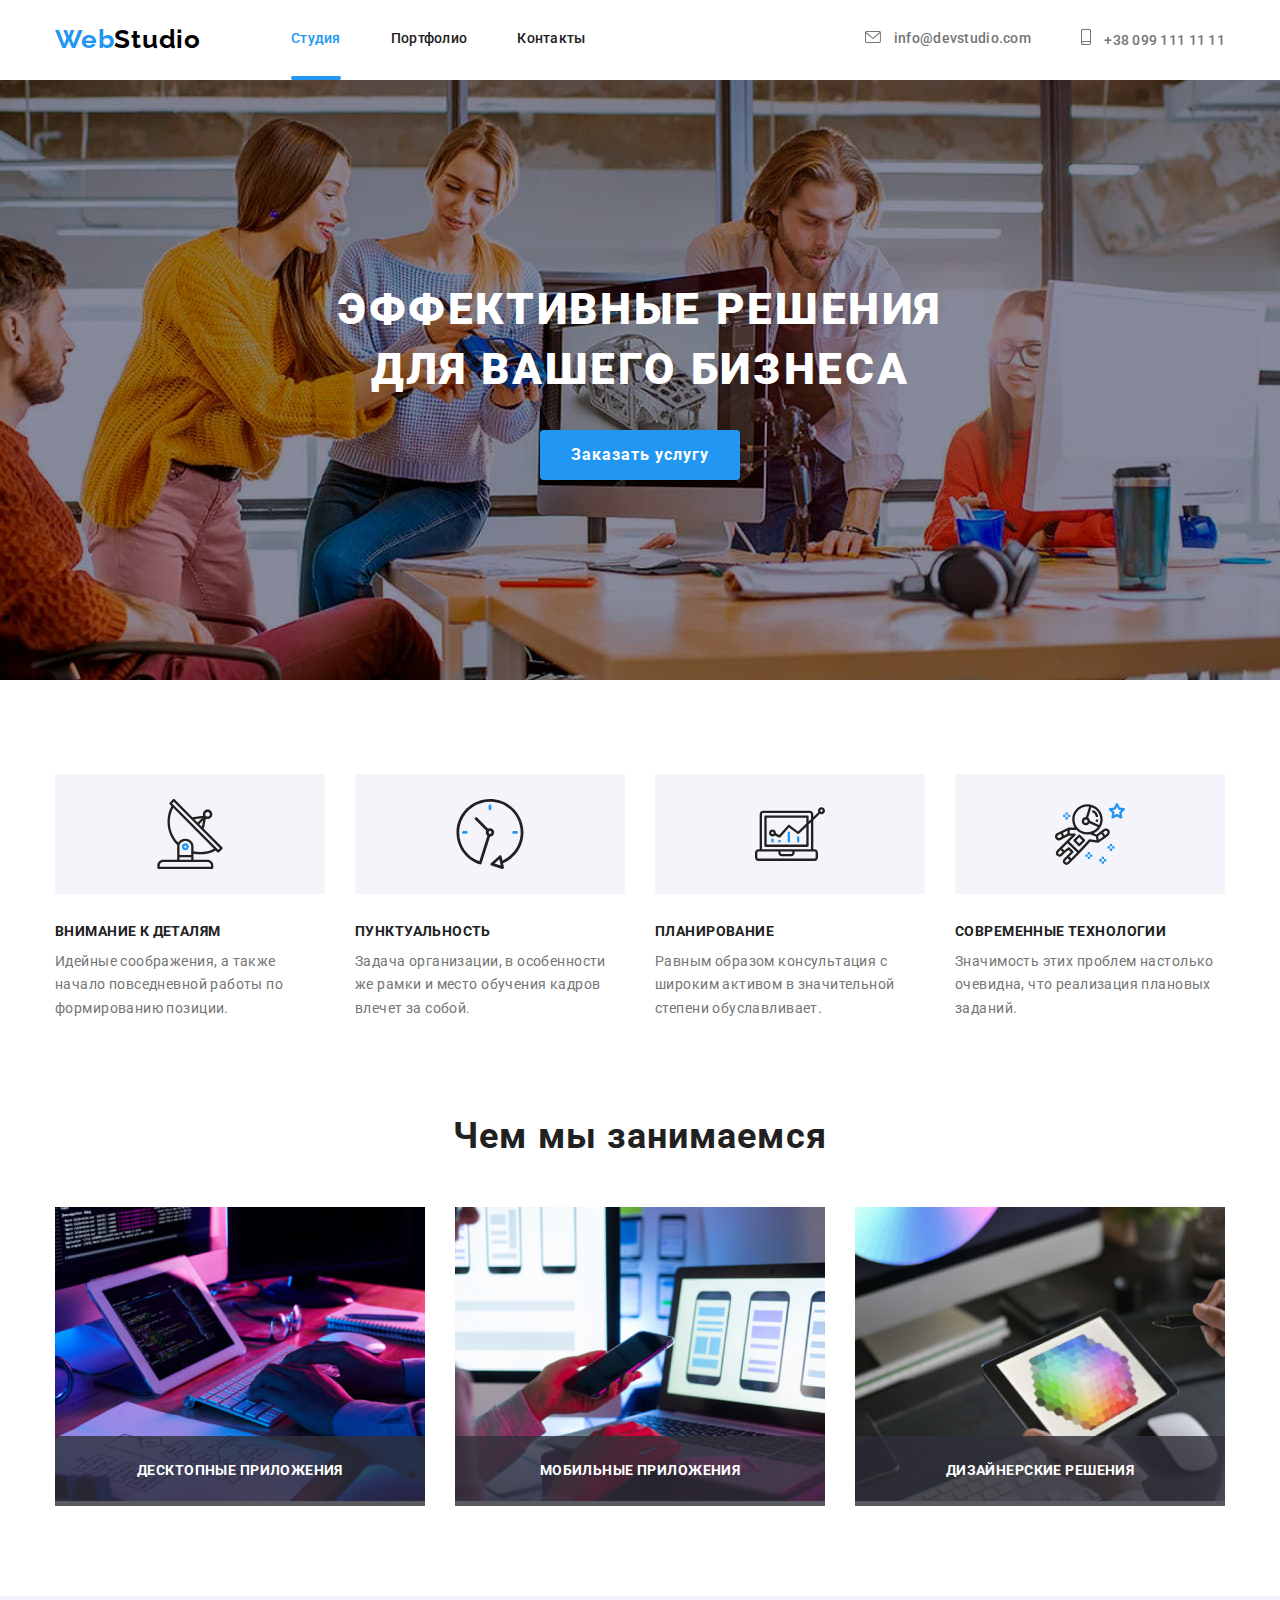
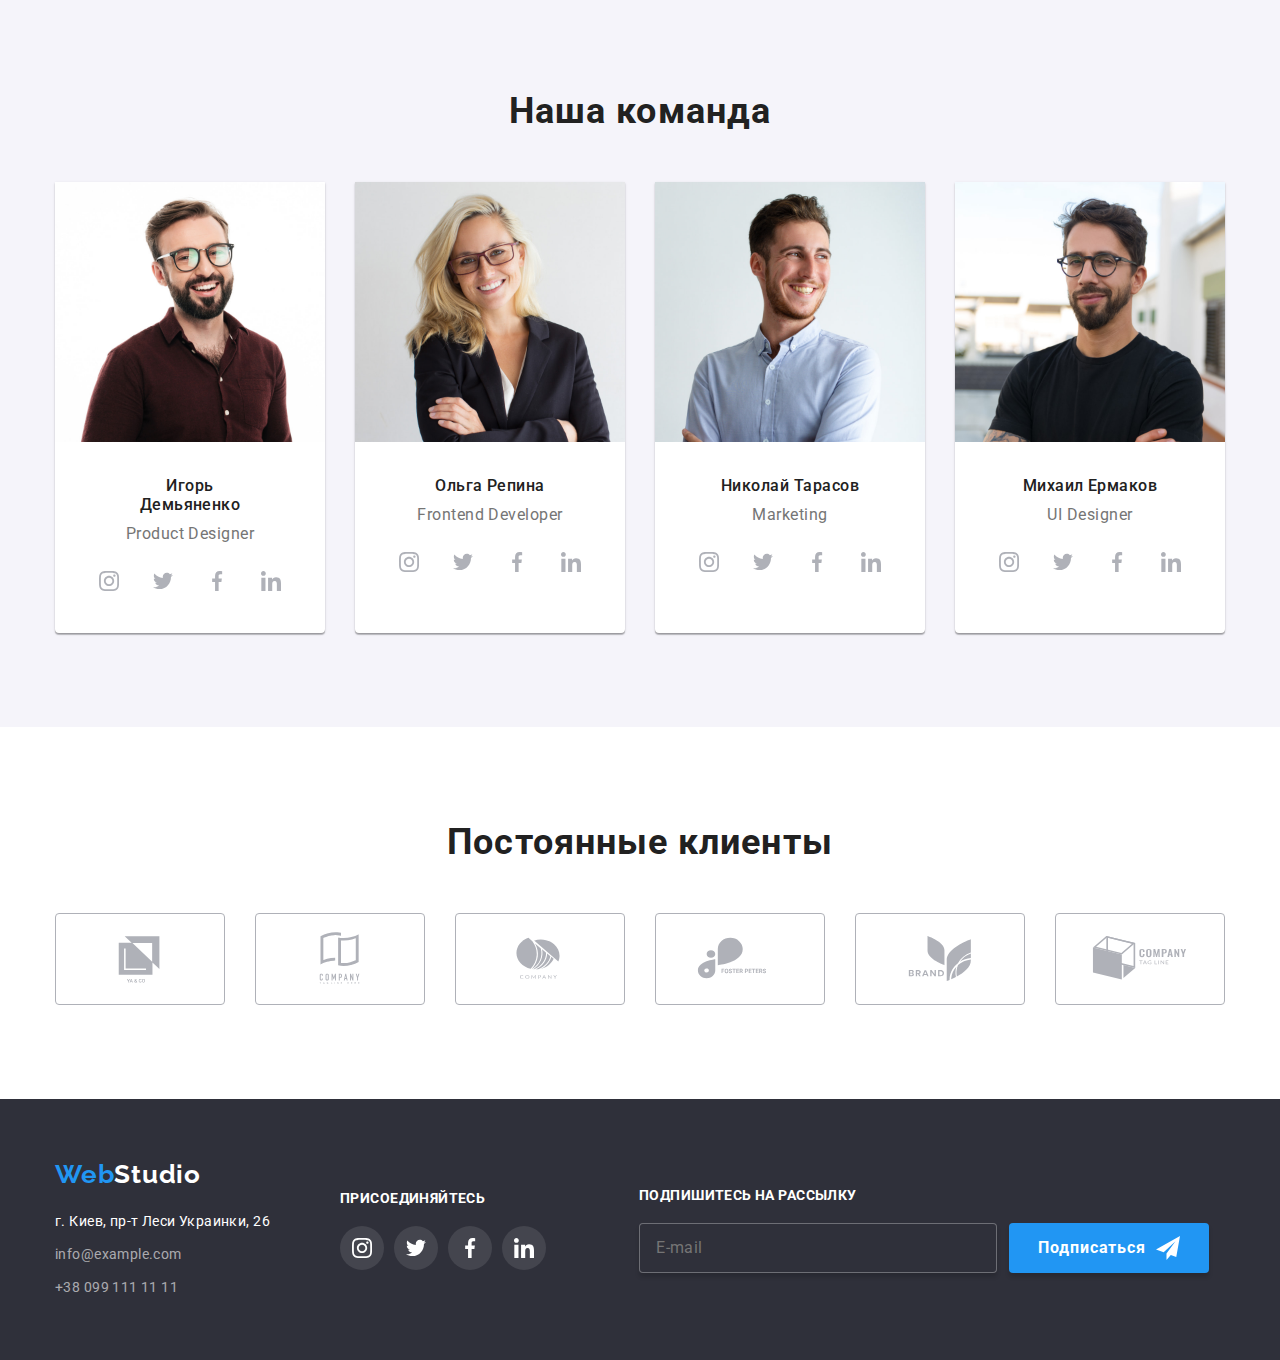
==== index.html @ 1278f0aa "." ====
<!DOCTYPE html>
<html lang="ru">
  <head>
    <meta charset="UTF-8" />
    <meta http-equiv="X-UA-Compatible" content="IE=edge" />
    <meta name="viewport" content="width=device-width, initial-scale=1.0" />
    <title>Document</title>
    <link
      href="https://fonts.googleapis.com/css2?family=Raleway:wght@700&family=Roboto:wght@400;500;700;900&display=swap"
      rel="stylesheet"
    />
    <link
      rel="stylesheet"
      href="https://cdnjs.cloudflare.com/ajax/libs/modern-normalize/1.1.0/modern-normalize.min.css"
    />
    <link rel="stylesheet" href="./css/styles.css" />
  </head>

  <body>
    <header class="header container">
      <a class="link logo" href=""><span class="logo-blue">Web</span>Studio</a>
      <nav class="nav">
        <ul class="list-nav">
          <li class="item">
            <a class="link current" href="./index.html">Студия</a>
          </li>
          <li class="item">
            <a class="link" href="./portfolio.html">Портфолио</a>
          </li>
          <li class="item"><a class="link" href="">Контакты</a></li>
        </ul>
      </nav>
      <ul class="list-info">
        <li class="item">
          <a class="link contact" href="">
            <svg class="icon-contact envelope">
              <use href="./imeges/icon/icon.svg#icon-envelope"></use>
            </svg>
            info@devstudio.com</a
          >
        </li>
        <li class="item">
          <a class="link contact" href="">
            <svg class="icon-contact smartphone">
              <use href="./imeges/icon/icon.svg#icon-smartphone"></use>
            </svg>
            +38 099 111 11 11</a
          >
        </li>
      </ul>
    </header>
    <main>
      <section class="section-hero">
        <div class="container">
          <h1 class="title-hero">Эффективные решения для вашего бизнеса</h1>
          <button class="btn-hero" type="button" data-modal-open>
            Заказать услугу
          </button>
        </div>
      </section>
      <section class="section-preference">
        <div class="container preference">
          <h2 hidden>Наши преимущества</h2>
          <ul class="list">
            <li class="item-preference">
              <div class="icon-background-preference">
                <svg class="icon-antenna">
                  <use href="./imeges/icon/icon.svg#icon-antenna"></use>
                </svg>
              </div>
              <h3 class="title-preference">Внимание к деталям</h3>
              <p class="txt">
                Идейные соображения, а также начало повседневной работы по
                формированию позиции.
              </p>
            </li>
            <li class="item-preference">
              <div class="icon-background-preference">
                <svg class="icon-clock">
                  <use href="./imeges/icon/icon.svg#icon-clock"></use>
                </svg>
              </div>
              <h3 class="title-preference">Пунктуальность</h3>
              <p class="txt">
                Задача организации, в особенности же рамки и место обучения
                кадров влечет за собой.
              </p>
            </li>
            <li class="item-preference">
              <div class="icon-background-preference">
                <svg class="icon-diagram">
                  <use href="./imeges/icon/icon.svg#icon-diagram"></use>
                </svg>
              </div>
              <h3 class="title-preference">Планирование</h3>
              <p class="txt">
                Равным образом консультация с широким активом в значительной
                степени обуславливает.
              </p>
            </li>
            <li class="item-preference">
              <div class="icon-background-preference">
                <svg class="icon-astronaut">
                  <use href="./imeges/icon/icon.svg#icon-astronaut"></use>
                </svg>
              </div>
              <h3 class="title-preference">Современные технологии</h3>
              <p class="txt">
                Значимость этих проблем настолько очевидна, что реализация
                плановых заданий.
              </p>
            </li>
          </ul>
        </div>
      </section>
      <section class="section-what-we-do">
        <div class="container what-we-do">
          <h2 class="title-what-we-do">Чем мы занимаемся</h2>
          <ul class="list">
            <li class="item">
              <div class="img-what-we-do">
                <img
                  src="./imeges/img.jpg"
                  alt="работа с компьютером"
                  width="370"
                  height="294"
                />

                <p class="txt-what-we-do">Десктопные приложения</p>
              </div>
            </li>
            <li class="item">
              <div class="img-what-we-do">
                <img
                  src="./imeges/img1.jpg"
                  alt="работа с мобильним телефоном"
                  width="370"
                  height="294"
                />
                <p class="txt-what-we-do">Мобильные приложения</p>
              </div>
            </li>

            <li class="item">
              <div class="img-what-we-do">
                <img
                  src="./imeges/img2.jpg"
                  alt="работа с планшетом"
                  width="370"
                  height="294"
                />
                <p class="txt-what-we-do">Дизайнерские решения</p>
              </div>
            </li>
          </ul>
        </div>
      </section>
      <section class="section-our-team">
        <div class="container">
          <h2 class="title-our-team">Наша команда</h2>
          <ul class="list">
            <li class="item">
              <img
                src="./imeges/img3.jpg"
                alt="Фото Игоря Демьяненка"
                width="270"
                height="260"
              />
              <div class="txt-our-team">
                <h3 class="title-name">Игорь Демьяненко</h3>
                <p class="txt-post" lang="en">Product Designer</p>
              </div>
              <ul class="list what-we-do">
                <li class="item-icon-what-we-do">
                  <a href="" class="link-icon-what-we-do">
                    <svg class="icon-what-we-do">
                      <use href="./imeges/icon/icon.svg#icon-instagram"></use>
                    </svg>
                  </a>
                </li>
                <li class="item-icon-what-we-do">
                  <a href="" class="link-icon-what-we-do">
                    <svg class="icon-what-we-do">
                      <use href="./imeges/icon/icon.svg#icon-twitter"></use>
                    </svg>
                  </a>
                </li>
                <li class="item-icon-what-we-do">
                  <a href="" class="link-icon-what-we-do">
                    <svg class="icon-what-we-do">
                      <use href="./imeges/icon/icon.svg#icon-facebook"></use>
                    </svg>
                  </a>
                </li>
                <li class="item-icon-what-we-do">
                  <a href="" class="link-icon-what-we-do">
                    <svg class="icon-what-we-do">
                      <use href="./imeges/icon/icon.svg#icon-linkedin"></use>
                    </svg>
                  </a>
                </li>
              </ul>
            </li>
            <li class="item">
              <img
                src="./imeges/img4.jpg"
                alt=" фото Ольги Репини"
                width="270"
                height="260"
              />
              <div class="txt-our-team">
                <h3 class="title-name">Ольга Репина</h3>
                <p class="txt-post" lang="en">Frontend Developer</p>
              </div>
              <ul class="list what-we-do">
                <li class="item-icon-what-we-do">
                  <a href="" class="link-icon-what-we-do">
                    <svg class="icon-what-we-do">
                      <use href="./imeges/icon/icon.svg#icon-instagram"></use>
                    </svg>
                  </a>
                </li>
                <li class="item-icon-what-we-do">
                  <a href="" class="link-icon-what-we-do">
                    <svg class="icon-what-we-do">
                      <use href="./imeges/icon/icon.svg#icon-twitter"></use>
                    </svg>
                  </a>
                </li>
                <li class="item-icon-what-we-do">
                  <a href="" class="link-icon-what-we-do">
                    <svg class="icon-what-we-do">
                      <use href="./imeges/icon/icon.svg#icon-facebook"></use>
                    </svg>
                  </a>
                </li>
                <li class="item-icon-what-we-do">
                  <a href="" class="link-icon-what-we-do">
                    <svg class="icon-what-we-do">
                      <use href="./imeges/icon/icon.svg#icon-linkedin"></use>
                    </svg>
                  </a>
                </li>
              </ul>
            </li>
            <li class="item">
              <img
                src="./imeges/img5.jpg"
                alt="фото Николая Тарасова"
                width="270"
                height="260"
              />
              <div class="txt-our-team">
                <h3 class="title-name">Николай Тарасов</h3>
                <p class="txt-post" lang="en">Marketing</p>
              </div>
              <ul class="list what-we-do">
                <li class="item-icon-what-we-do">
                  <a href="" class="link-icon-what-we-do">
                    <svg class="icon-what-we-do">
                      <use href="./imeges/icon/icon.svg#icon-instagram"></use>
                    </svg>
                  </a>
                </li>
                <li class="item-icon-what-we-do">
                  <a href="" class="link-icon-what-we-do">
                    <svg class="icon-what-we-do">
                      <use href="./imeges/icon/icon.svg#icon-twitter"></use>
                    </svg>
                  </a>
                </li>
                <li class="item-icon-what-we-do">
                  <a href="" class="link-icon-what-we-do">
                    <svg class="icon-what-we-do">
                      <use href="./imeges/icon/icon.svg#icon-facebook"></use>
                    </svg>
                  </a>
                </li>
                <li class="item-icon-what-we-do">
                  <a href="" class="link-icon-what-we-do">
                    <svg class="icon-what-we-do">
                      <use href="./imeges/icon/icon.svg#icon-linkedin"></use>
                    </svg>
                  </a>
                </li>
              </ul>
            </li>
            <li class="item">
              <img
                src="./imeges/img6.jpg"
                alt="фото Михаила Ермакова"
                width="270"
                height="260"
              />
              <div class="txt-our-team">
                <h3 class="title-name">Михаил Ермаков</h3>
                <p class="txt-post" lang="en">UI Designer</p>
              </div>
              <ul class="list what-we-do">
                <li class="item-icon-what-we-do">
                  <a href="" class="link-icon-what-we-do">
                    <svg class="icon-what-we-do">
                      <use href="./imeges/icon/icon.svg#icon-instagram"></use>
                    </svg>
                  </a>
                </li>
                <li class="item-icon-what-we-do">
                  <a href="" class="link-icon-what-we-do">
                    <svg class="icon-what-we-do">
                      <use href="./imeges/icon/icon.svg#icon-twitter"></use>
                    </svg>
                  </a>
                </li>
                <li class="item-icon-what-we-do">
                  <a href="" class="link-icon-what-we-do">
                    <svg class="icon-what-we-do">
                      <use href="./imeges/icon/icon.svg#icon-facebook"></use>
                    </svg>
                  </a>
                </li>
                <li class="item-icon-what-we-do">
                  <a href="" class="link-icon-what-we-do">
                    <svg class="icon-what-we-do">
                      <use href="./imeges/icon/icon.svg#icon-linkedin"></use>
                    </svg>
                  </a>
                </li>
              </ul>
            </li>
          </ul>
        </div>
      </section>
      <section class="section-regular-customers">
        <div class="container regular-customers">
          <h2 class="title-regular-customers">Постоянные клиенты</h2>
          <ul class="list regular-customers">
            <li class="item regular-customers">
              <a href="" class="link-regular-customers">
                <svg class="icon-regular-customers client1">
                  <use href="./imeges/icon/icon.svg#icon-client1"></use>
                </svg>
              </a>
            </li>
            <li class="item regular-customers">
              <a href="" class="link-regular-customers">
                <svg class="icon-regular-customers client2">
                  <use href="./imeges/icon/icon.svg#icon-client2"></use>
                </svg>
              </a>
            </li>
            <li class="item regular-customers">
              <a href="" class="link-regular-customers">
                <svg class="icon-regular-customers client3">
                  <use href="./imeges/icon/icon.svg#icon-client3"></use>
                </svg>
              </a>
            </li>
            <li class="item regular-customers">
              <a href="" class="link-regular-customers">
                <svg class="icon-regular-customers client4">
                  <use href="./imeges/icon/icon.svg#icon-client4"></use>
                </svg>
              </a>
            </li>
            <li class="item regular-customers">
              <a href="" class="link-regular-customers">
                <svg class="icon-regular-customers client5">
                  <use href="./imeges/icon/icon.svg#icon-client5"></use>
                </svg>
              </a>
            </li>
            <li class="item regular-customers">
              <a href="" class="link-regular-customers">
                <svg class="icon-regular-customers client6">
                  <use href="./imeges/icon/icon.svg#icon-client6"></use>
                </svg>
              </a>
            </li>
          </ul>
        </div>
      </section>
    </main>
    <footer class="footer">
      <div class="container footer">
        <div class="container-address">
          <a class="link logo while" href=""
            ><span class="logo-blue">Web</span>Studio</a
          >
          <address class="address">
            <p class="txt-address">г. Киев, пр-т Леси Украинки, 26</p>
            <ul class="list">
              <li class="item">
                <a class="link footer" href="">info@example.com</a>
              </li>
              <li class="item">
                <a class="link footer" href="">+38 099 111 11 11</a>
              </li>
            </ul>
          </address>
        </div>
        <div>
          <h2 class="title-social-networks title-footer">присоединяйтесь</h2>
          <ul class="list social-networks">
            <li class="item-social-networks">
              <a href="" class="link-social-networks">
                <svg class="icon-social-networks">
                  <use href="./imeges/icon/icon.svg#icon-instagram"></use>
                </svg>
              </a>
            </li>
            <li class="item-social-networks">
              <a href="" class="link-social-networks">
                <svg class="icon-social-networks">
                  <use href="./imeges/icon/icon.svg#icon-twitter"></use>
                </svg>
              </a>
            </li>
            <li class="item-social-networks">
              <a href="" class="link-social-networks">
                <svg class="icon-social-networks">
                  <use href="./imeges/icon/icon.svg#icon-facebook"></use>
                </svg>
              </a>
            </li>
            <li class="item-social-networks">
              <a href="" class="link-social-networks">
                <svg class="icon-social-networks">
                  <use href="./imeges/icon/icon.svg#icon-linkedin"></use>
                </svg>
              </a>
            </li>
          </ul>
        </div>

        <fieldset class="subscribe">
          <p class="title-subscribe-form title-footer">
            Подпишитесь на рассылку
          </p>
          <form name="subscribe-form" autocomplete="on" class="subscribe-form">
            <input
              type="email"
              name="subscribe-email-form"
              class="form-email-subscribe"
              placeholder="E-mail"
            />
            <button type="submit" class="btn-hero subscribe-button-form">
              <span>Подписаться</span>
              <svg class="icon-subscription">
                <use href="./imeges/icon/icon.svg#icon-subscription"></use>
              </svg>
            </button>
          </form>
        </fieldset>
      </div>
    </footer>

    <div class="backdrop is-hidden" data-modal>
      <div class="modal">
        <h2 class="title-modal">Оставьте свои данные, мы вам перезвоним</h2>
        <form name="signup_form" autocomplete="on">
          <label class="label-modal">
            Имя
            <div class="conteiner-modal-form">
              <input type="text" name="username" class="input-form-modal" />
              <svg class="icon-modal-form">
                <use
                  href="./imeges/icon/icon.svg#icon-person-black-modal"
                ></use>
              </svg>
            </div>
          </label>

          <label class="label-modal">
            Телефон
            <div class="conteiner-modal-form">
              <input type="tel" name="tel" class="input-form-modal" />
              <svg class="icon-modal-form">
                <use href="./imeges/icon/icon.svg#icon-email-black-modal"></use>
              </svg>
            </div>
          </label>

          <label class="label-modal">
            Почта
            <div class="conteiner-modal-form">
              <input type="email" name="email" class="input-form-modal" />
              <svg class="icon-modal-form">
                <use href="./imeges/icon/icon.svg#icon-phone-black-modal"></use>
              </svg>
            </div>
          </label>

          <label class="label-modal">
            Комментарий
            <textarea
              name="feedback"
              rows="5"
              placeholder="Введите текст"
              class="coment-modal-form"
            ></textarea>
          </label>

          <label class="label-form-checkbox">
            <input
              type="checkbox"
              name="checkbox"
              class="checkbox-input visually-hidden"
            />
            <span class="icon-form-checkbox"> </span>

            Соглашаюсь с рассылкой и принимаю
            <a href="" class="link-form-modal"> Условия договора</a>
          </label>

          <button type="submit" class="submit-btn btn-hero">Submit</button>
        </form>
        <button class="btn-close-modal" data-modal-close>
          <svg class="icon-modal">
            <use href="./imeges/icon/icon.svg#icon-vector"></use>
          </svg>
        </button>
      </div>
    </div>
    <script src="./js/modal.js"></script>
  </body>
</html>
<!--  transition: fill 250ms cubic-bezier(0.4, 0, 0.2, 1) -->
---- css/styles.css ----
:root {
     /*шрифти*/
     --main-font: Roboto, serif;
     --secondary-font: Raleway, serif;
     /*колір тексту*/
     --accent-cl: #2196F3;
     --main-txt-col: #212121;
     --secondary-txt-col: #757575;
     /*фон*/
     --secondary-bg-col: #F5F4FA;
     --dark-bg-col: #2F303A;
     /*кнопки*/
     --main-btn-col: #F5F4FA;
     --hero-bg-btn-col: #2196F3;
     /*іконки*/
     --icon-col: #AFB1B8;
 }



 body {
     font-family: var(--main-font);

     color: var(--secondary-txt-col);
 }

 ul {
     margin: 0px;
     padding: 0px;
 }

 .section {
     padding-top: 94px;
     padding-bottom: 94px;
 }

 /*контейнер*/
 .container {
     max-width: 1200px;
     margin: 0 auto;
     padding: 0 15px;
 }

 /*навігація*/
 .nav {
     font-weight: 500;
     font-size: 14px;
     line-height: 1.14;
     letter-spacing: 0.02em;
 }

 .link.current {
     color: var(--accent-cl);
     position: relative;
 }

 .link.current::after {
     content: '';
     display: inline-block;
     position: absolute;
     background: #2196F3;
     border-radius: 2px;
     height: 4px;
     width: 100%;
     left: 0;
     top: 46px;
 }

 /*хедер*/
 .header {
     padding-top: 24px;
     padding-bottom: 25px;
     margin-left: auto;
     margin-right: auto;
     width: 1200px;
     background: #FFFFFF;

     display: flex;
     align-items: center;
 }

 .nav .list-nav {
     display: flex;

     padding: 0px;
 }

 .list-nav .item {

     margin-right: 50px;


 }

 .list-nav .item:last-child {
     margin-right: 0px;
 }

 .envelope {
     margin-right: 10px;

     width: 16px;
     height: 12px;

 }

 .smartphone {
     margin-right: 10px;

     width: 10px;
     height: 16px;

 }

 .icon-contact {
     fill: #757575;
     transition: fill 250ms cubic-bezier(0.4, 0, 0.2, 1);
 }

 .link.contact:hover .icon-contact,
 .link.contact:focus .icon-contact {
     fill: var(--accent-cl);
 }

 .link.contact:hover,
 .link.contact:focus {
     color: var(--accent-cl);
 }

 /*переваги*/
 .section-preference {
     padding-top: 94px;
     padding-bottom: 94px;
 }

 .item-preference {
     width: 270px;
     margin-right: 30px;
 }

 .container.preference .list {
     margin: 0px;
     padding: 0px;
     display: flex;

 }

 .item-preference:last-child {
     margin-right: 0px;
 }

 .section-preference .txt {
     margin: 0px;

 }

 .icon-antenna {
     width: 70px;
     height: 70px;
 }

 .icon-clock {
     width: 70px;
     height: 70px;
 }

 .icon-diagram {
     width: 70px;
     height: 70px;
 }

 .icon-astronaut {
     width: 70px;
     height: 70px;
 }

 .icon-background-preference {
     margin-bottom: 30px;
     display: flex;
     justify-content: center;
     align-items: center;

     width: 270px;
     height: 120px;
     background: var(--secondary-bg-col);
 }

 /*Чем мы занимаемся*/
 .section-what-we-do {
     padding-bottom: 90px;
 }

 .title-what-we-do {
     margin: 0px;
     margin-bottom: 50px;
 }

 .container.what-we-do .list {
     padding: 0px;


     display: flex;
     justify-content: center;



 }

 .container.what-we-do .list:last-child {
     margin-right: 0px;
 }

 .section-what-we-do .item {
     margin-right: 30px;
 }

 .section-what-we-do .item:last-child {
     margin-right: 0px;
 }

 .txt-our-team {

     padding: 30px 59px 0px 59px;
     margin-bottom: 16px;

 }

 .img-what-we-do {
     position: relative;
 }

 .txt-what-we-do {
     position: absolute;
     bottom: 0;
     left: 0;
     height: 70px;
     width: 100%;
     padding-top: 27px;
     padding-bottom: 27px;
     margin: 0;

     font-weight: 700;
     font-size: 14px;
     line-height: 1.14;
     text-align: center;
     letter-spacing: 0.03em;
     text-transform: uppercase;

     color: #FFFFFF;
     background: rgba(47, 48, 58, 0.8);
 }



 /*наша команда*/
 .section-our-team {
     background: #F5F4FA;

     padding-top: 94px;
     padding-bottom: 94px;

 }

 .title-our-team {
     margin: 0px;
     margin-bottom: 50px;
 }

 .section-our-team .list {
     display: flex;
     margin: 0px;
     padding: 0px;


 }

 .section-our-team .item {
     background: #FFFFFF;
     box-shadow: 0px 1px 3px rgba(0, 0, 0, 0.12), 0px 1px 1px rgba(0, 0, 0, 0.14), 0px 2px 1px rgba(0, 0, 0, 0.2);
     border-radius: 0px 0px 4px 4px;

     margin-right: 30px;
 }

 .section-our-team .item:last-child {
     margin-right: 0px;
 }

 .list.what-we-do {
     display: flex;
     justify-content: center;
     align-items: center;
     margin-bottom: 30px;
 }

 .item-icon-what-we-do {

     margin-right: 10px;
 }

 .link-icon-what-we-do {
     display: flex;
     justify-content: center;
     align-items: center;

     width: 44px;
     height: 44px;
     background-color: #FFFFFF;
     border-radius: 50%;
     transition: background-color 250ms cubic-bezier(0.4, 0, 0.2, 1)
 }

 .item-icon-what-we-do:last-child {
     margin-right: 0px;
 }

 .icon-what-we-do {
     fill: var(--icon-col);
     width: 20px;
     height: 20px;
     transition: fill 250ms cubic-bezier(0.4, 0, 0.2, 1)
 }

 .link-icon-what-we-do:hover,
 .link-icon-what-we-do:focus {
     background: var(--accent-cl);
 }

 .link-icon-what-we-do:hover .icon-what-we-do,
 .link-icon-what-we-do:focus .icon-what-we-do {
     fill: #FFFFFF;
 }

 /*постійні клієнти*/
 .container.regular-customers {
     padding-top: 94px;
     padding-bottom: 94px;
 }

 .title-regular-customers {
     margin: 0px;
     margin-bottom: 50px;

     font-weight: 700;
     font-size: 36px;
     line-height: 42px;
     text-align: center;
     letter-spacing: 0.03em;

     color: #212121;
 }

 .icon-regular-customers {
     fill: var(--icon-col);
     width: 106px;
     height: 60px;

     transition: fill 250ms cubic-bezier(0.4, 0, 0.2, 1)
 }

 .item.regular-customers {
     margin-right: 30px;

 }

 .link-regular-customers {
     display: flex;
     justify-content: center;
     align-items: center;

     width: 170px;
     height: 92px;
     border: 1px solid #AFB1B8;
     border-radius: 4px;

     transition: border 250ms cubic-bezier(0.4, 0, 0.2, 1)
 }

 .item.regular-customers:last-child {
     margin-right: 0px;
 }

 .list.regular-customers {
     display: flex;
 }

 .link-regular-customers:hover,
 .link-regular-customers:focus {
     border: 1px solid var(--accent-cl);

 }

 .link-regular-customers:hover .icon-regular-customers,
 .link-regular-customers:focus .icon-regular-customers {
     fill: var(--accent-cl);
 }

 /*підвал*/
 .container-address {
     margin-right: 70px;
 }

 .container.footer {
     display: flex;
     align-items: center;

     padding-top: 60px;
     padding-bottom: 60px;
 }

 .footer .list {
     padding: 0px;
 }

 .address .item:first-child {
     margin-bottom: 9px;
 }

 .title-social-networks {
     margin: 0px;
     margin-bottom: 20px;

 }

 .title-footer {
     font-weight: 700;
     font-size: 14px;
     line-height: 1.15;
     letter-spacing: 0.03em;
     text-transform: uppercase;
     color: #FFFFFF;
 }

 .list.social-networks {
     display: flex;
 }

 .icon-social-networks {
     fill: #FFFFFF;
     width: 20px;
     height: 20px;
 }

 .item-social-networks {
     margin-right: 10px;
 }

 .link-social-networks {
     display: flex;
     justify-content: center;
     align-items: center;

     width: 44px;
     height: 44px;
     background: rgba(255, 255, 255, 0.1);
     border-radius: 50%;

     transition: background 250ms cubic-bezier(0.4, 0, 0.2, 1)
 }

 .link-social-networks:hover,
 .link-social-networks:focus {
     background-color: var(--accent-cl);
 }

 .item-social-networks:last-child {
     margin-right: 0px;
 }

 .icon-subscription {
     margin-left: 10px;

     height: 24px;
     width: 24px;
 }

 .btn-hero.subscribe-button-form {
     display: flex;
     align-items: center;
     justify-content: center;

     margin-left: 12px;
     margin-right: 0;
 }

 .subscribe {
     width: 570px;

     border: 0;
     padding: 0;
     margin-left: 93px;
 }

 .subscribe-form {
     display: flex;
     align-items: center;
     justify-content: center;
 }

 .form-email-subscribe {
     padding: 15px 16px;

     border: 1px solid rgba(255, 255, 255, 0.3);
     box-shadow: 0px 4px 4px rgba(0, 0, 0, 0.15);
     border-radius: 4px;
     background: var(--dark-bg-col);

     height: 50px;
     width: 358px;

     font-weight: 400;
     font-size: 16px;
     line-height: 1.25;

     display: flex;
     align-items: center;
     letter-spacing: 0.03em;

     color: rgba(255, 255, 255, 0.6);
 }

 .title-subscribe-form {
     margin: 0;
     margin-bottom: 20px;
 }

 /*портфоліо*/

 /*фільтр*/
 .section-catalog {
     border-top-width: 1px;
     border-top-style: solid;
     border-top-color: #ECECEC;
     padding-top: 100px;
     padding-bottom: 100px;
 }

 .container.filters .list {
     padding: 0px;
     margin-bottom: 50px;
     display: flex;
     justify-content: center;

 }

 .container.filters .btn {
     padding: 0px 20px;
     min-height: 40px;
     border: 0px;
     border-radius: 4px;

 }

 .container.filters .item {
     margin-right: 8px;
     border-radius: 4px;
     box-shadow: 0px;

     transition: box-shadow 250ms cubic-bezier(0.4, 0, 0.2, 1)
 }

 .container.filters .item:last-child {
     margin-right: 0px;
 }

 .container.filters .item:hover,
 .container.filters .item:focus {
     box-shadow: 0px 3px 1px rgba(0, 0, 0, 0.1), 0px 1px 2px rgba(0, 0, 0, 0.08), 0px 2px 2px rgba(0, 0, 0, 0.12);
 }

 /*каталог*/
 .container.catalog .list {
     display: flex;
     flex-wrap: wrap;
 }

 .txt-catalog {
     border-bottom: 1px solid #EEEEEE;
     border-right: 1px solid #EEEEEE;
     border-left: 1px solid #EEEEEE;
     padding: 20px 24px;
     margin-top: -5px;
 }

 .container.catalog .item {

     margin-right: 30px;
     margin-bottom: 30px;

     box-shadow: 0px;

     transition: box-shadow 250ms cubic-bezier(0.4, 0, 0.2, 1)
 }


 .container.catalog .item:nth-child(3n) {
     margin-right: 0px;
 }

 .container.catalog .item:nth-last-child(-n + 3) {
     margin-bottom: 0px;
 }

 .container.catalog .item:hover,
 .container.catalog .item:focus {
     box-shadow: 0px 1px 1px rgba(0, 0, 0, 0.12), 0px 4px 4px rgba(0, 0, 0, 0.06), 1px 4px 6px rgba(0, 0, 0, 0.16);
 }

 .txt-catalog-animation {
     position: absolute;
     width: 100%;
     height: 294px;
     top: 0;
     left: 0;
     transform: translateY(100%);

     transition: transform 250ms cubic-bezier(0.4, 0, 0.2, 1);


     margin: 0;
     padding: 63px 24px;
     font-weight: 400;
     font-size: 18px;
     line-height: 156%;
     letter-spacing: 0.03em;
     opacity: 1;


     color: #ffffff;
 }

 .container.catalog .item:hover .txt-catalog-animation,
 .container.catalog .item:hover .img-catalog-animation::before {
     transform: translateY(0);

 }

 .img-catalog-animation {
     overflow: hidden;
     position: relative;
 }

 .img-catalog-animation::before {
     content: '';
     display: inline-block;
     position: absolute;
     width: 100%;
     height: 100%;
     top: 0;
     left: 0;

     transform: translateY(100%);
     transition: transform 250ms cubic-bezier(0.4, 0, 0.2, 1);


     background-color: rgba(33, 150, 243, 0.9);
     ;

 }





 /*список*/
 .list {
     list-style-type: none;
 }

 .item {
     list-style-type: none;
 }

 /*кнопки*/
 .btn {
     color: var(--main-txt-col);
     background-color: var(--secondary-bg-col);
     font-family: inherit;
     font-weight: 500;
     font-size: 16px;
     line-height: 1.62;
     text-align: center;
     letter-spacing: 0.03em;

     cursor: pointer;

     transition: color 250ms cubic-bezier(0.4, 0, 0.2, 1), background-color 250ms cubic-bezier(0.4, 0, 0.2, 1);
 }

 .btn-hero {
     background-color: var(--hero-bg-btn-col);
     color: #FFFFFF;
     font-family: inherit;
     font-weight: 700;
     font-size: 16px;
     line-height: 1.88;
     text-align: center;
     letter-spacing: 0.06em;
     border: 0px;

     min-width: 200px;
     min-height: 50px;
     left: 700px;
     box-shadow: 0px 4px 4px rgba(0, 0, 0, 0.15);
     border-radius: 4px;
     margin: auto;
     display: block;
     padding: 0px 15px;

     cursor: pointer;
 }

 .btn:hover,
 .btn:focus {
     color: #FFFFFF;
     background: var(--accent-cl);
 }

 /*силки*/
 .link {
     color: var(--main-txt-col);
     text-decoration: none;
     font-family: var(--main-font);
     font-weight: 500;
     font-weight: 500;
     font-size: 14px;
     line-height: 1.14;
     letter-spacing: 0.02em;

     transition: color 250ms cubic-bezier(0.4, 0, 0.2, 1);


 }

 .link:hover {
     color: var(--accent-cl);
 }

 .link:focus {
     color: var(--accent-cl);
 }

 .list-info {
     padding: 0px;
     display: flex;
     margin-left: auto;
 }

 .list-info .item+.item {
     margin-left: 50px;
 }

 .list-info .link {
     color: var(--secondary-txt-col);
     font-weight: 500;
     font-size: 14px;
     line-height: 1.14;
     letter-spacing: 0.02em;
     transition: color 250ms cubic-bezier(0.4, 0, 0.2, 1);

 }

 .link.footer {

     color: rgba(255, 255, 255, 0.6);
     font-family: 'Roboto';
     font-style: normal;
     font-weight: 400;
     font-size: 14px;
     line-height: 1.71;
     letter-spacing: 0.03em;

     transition: color 250ms cubic-bezier(0.4, 0, 0.2, 1);
 }



 .link.footer:hover,
 .link.footer:focus {
     color: var(--accent-cl);
 }

 .link-catalog {

     text-decoration: none;
 }


 .txt-projects {
     margin: 0px;
     font-weight: 400;
     font-size: 16px;
     line-height: 1.88;
     letter-spacing: 0.03em;
     color: var(--secondary-txt-col);



 }

 .title-projects {
     margin: 0px;
     margin-bottom: 4px;
     font-weight: 700;
     font-size: 18px;
     line-height: 2.0;
     letter-spacing: 0.06em;
     color: var(--main-txt-col);
 }



 /*лого*/

 .logo-blue {
     color: var(--accent-cl);
 }

 .logo {
     margin-right: 90px;

     color: #000000;
     font-family: var(--secondary-font);
     font-weight: 700;
     font-size: 26px;
     line-height: 1.19;
     letter-spacing: 0.03em;
 }

 .logo.while {
     color: #FFFFFF;
     margin: 0px;
 }



 /*фони*/
 .section-hero {
     padding-top: 200px;
     padding-bottom: 200px;
     display: flex;
     align-items: center;

     background-color: var(--dark-bg-col);
     background-image: url('../imeges/hero-title.jpg');
     background-size: 1600px auto;
     background-repeat: no-repeat;
     background-position: 50% 50%;

 }


 .footer {
     background: #2F303A;
 }






 /*текст*/
 .txt {
     font-family: 'Roboto';
     font-style: normal;
     font-weight: 400;
     font-size: 14px;
     color: #757575;
     line-height: 1.71;
     letter-spacing: 0.03em;
 }

 .txt-post {
     margin: 0px;
     line-height: 1.19;
     text-align: center;
     letter-spacing: 0.03em;
 }

 .txt-address {
     margin: 0px;
     margin-bottom: 9px;
     margin-top: 20px;

     font-style: normal;
     font-weight: 400;
     font-size: 14px;
     line-height: 1.71;
     letter-spacing: 0.03em;
     color: #FFFFFF;
 }





 /*заголовки*/
 .title-hero {
     color: #FFFFFF;
     font-weight: 900;
     font-size: 44px;
     line-height: 1.36;

     letter-spacing: 0.06em;
     text-transform: uppercase;
     max-width: 700px;
     text-align: center;
     margin: auto;
     margin-bottom: 30px;
 }

 .title-preference {
     margin: 0px;
     margin-bottom: 10px;

     font-family: var(--main-font);
     font-weight: 700;
     font-size: 14px;
     line-height: 1.14;
     letter-spacing: 0.03em;
     color: var(--main-txt-col);
     text-transform: uppercase;
 }

 .title-what-we-do {
     font-family: var(--main-font);
     font-weight: 700;
     font-size: 36px;
     line-height: 1.17;
     text-align: center;
     letter-spacing: 0.03em;
     color: var(--main-txt-col);
 }

 .title-our-team {

     font-weight: 700;
     font-size: 36px;
     line-height: 1.17;
     text-align: center;
     letter-spacing: 0.03em;
     color: var(--main-txt-col);
 }

 .title-name {
     margin: 0px;
     margin-bottom: 10px;
     font-weight: 500;
     font-size: 16px;
     line-height: 1.19;
     text-align: center;
     letter-spacing: 0.03em;
     color: var(--main-txt-col);
 }

 .title-projects {
     margin: 0px;
     font-weight: 700;
     font-size: 18px;
     line-height: 2.0;
     letter-spacing: 0.06em;
     color: var(--main-txt-col);
 }

 /* модалка */

 .backdrop {
     position: fixed;
     top: 0;
     left: 0;
     width: 100%;
     height: 100%;
     background: rgba(0, 0, 0, 0.2);


     /* transform: scale(1.2); */
     transition: opacity 250ms cubic-bezier(0.4, 0, 0.2, 1), visibility 250ms cubic-bezier(0.4, 0, 0.2, 1);
     /*transform 2500ms cubic-bezier(0.4, 0, 0.2, 1); */


 }

 .backdrop.is-hidden .modal {
     transform: translate(-50%, -50%) scale(0.9);

 }

 .backdrop.is-hidden {
     /* transform: scale(1); */
     opacity: 0;
     visibility: hidden;
     pointer-events: none;

 }

 .modal {
     min-width: 528px;
     min-height: 581px;
     background-color: #ffffff;
     padding: 40px;



     position: absolute;
     top: 50%;
     left: 50%;
     transform: translate(-50%, -50%) scale(1);
     transition: transform 250ms cubic-bezier(0.4, 0, 0.2, 1);

 }

 .btn-close-modal {
     padding: 6px;
     position: absolute;
     top: 8px;
     right: 8px;
     display: flex;
     justify-content: center;
     align-items: center;

     width: 30px;
     height: 30px;
     background: #FFFFFF;
     border: 1px solid rgba(0, 0, 0, 0.1);
     border-radius: 50%;

     cursor: pointer;


 }

 .submit-btn {
     box-shadow: 0px 4px 4px rgba(0, 0, 0, 0.15);
     border-radius: 4px;
 }


 .btn-close-modal:hover,
 .btn-close-modal:focus {
     fill: var(--accent-cl);
 }

 .icon-modal {
     width: 11px;
     height: 11px;

     transition: fill 250ms cubic-bezier(0.4, 0, 0.2, 1);
 }

 .title-modal {
     margin: 0;
     margin-bottom: 12px;
     font-style: normal;
     font-weight: 700;
     font-size: 20px;
     line-height: 23px;
     text-align: center;
     letter-spacing: 0.03em;

     color: var(--main-txt-col);
 }


 /* форма в модалці */

 .label-modal {


     font-weight: 400;
     font-size: 12px;
     line-height: 1.16;
     letter-spacing: 0.01em;

 }

 .input-form-modal {
     display: block;
     margin-top: 4px;
     margin-bottom: 10px;
     padding: 12px 42px;

     border: 1px solid rgba(33, 33, 33, 0.2);
     border-radius: 4px;

     height: 40px;
     width: 100%;
     transition: border 250ms cubic-bezier(0.4, 0, 0.2, 1);
 }

 .conteiner-modal-form {

     position: relative;
 }

 .icon-modal-form {
     fill: #212121;
     position: absolute;
     top: 11px;
     left: 12px;


     height: 18px;
     width: 18px;

     transition: fill 250ms cubic-bezier(0.4, 0, 0.2, 1)
 }

 .coment-modal-form {
     padding: 12px 16px;
     margin-bottom: 20px;

     resize: none;
     width: 100%;
     height: 120px;
     border: 1px solid rgba(33, 33, 33, 0.2);
     border-radius: 4px;
     transition: border 250ms cubic-bezier(0.4, 0, 0.2, 1);
 }

 .coment-modal-form::placeholder {
     font-style: normal;
     font-weight: 400;
     font-size: 12px;
     line-height: 14px;
     letter-spacing: 0.01em;

     color: rgba(117, 117, 117, 0.5);
 }

 /* чекбокс */

 .label-form-checkbox {
     display: flex;
     align-items: center;
     justify-content: center;

     position: relative;

     margin-bottom: 30px;

     font-weight: 400;
     font-size: 14px;
     line-height: 1.71;
     letter-spacing: 0.03em;
 }

 .link-form-modal {
     margin-left: 5px;

     font-weight: 400;
     font-size: 14px;
     line-height: 1.71;
     letter-spacing: 0.03em;
     text-decoration-line: underline;

     color: var(--accent-cl);
 }

 .visually-hidden {
     appearance: none;
     position: absolute;
 }

 .icon-form-checkbox {
     margin-right: 8px;

     height: 15px;
     width: 16px;

     border: 2px solid #212121;
     border-radius: 2px;
     transition: border 250ms cubic-bezier(0.4, 0, 0.2, 1), background-color 250ms cubic-bezier(0.4, 0, 0.2, 1), background-image 250ms cubic-bezier(0.4, 0, 0.2, 1);



 }

 .checkbox-input:checked+.icon-form-checkbox {
     background-image: url(../imeges/icon/icon\ check.svg);
     background-size: contain;
     border: var(--accent-cl);
     background-color: var(--accent-cl);
     transition: border 250ms cubic-bezier(0.4, 0, 0.2, 1), background-color 250ms cubic-bezier(0.4, 0, 0.2, 1), background-image 250ms cubic-bezier(0.4, 0, 0.2, 1);
 }

 .conteiner-modal-form:hover .icon-modal-form,
 .conteiner-modal-form:focus .icon-modal-form {
     fill: var(--accent-cl);
 }

 .input-form-modal:hover,
 .input-form-modal:focus,
 .coment-modal-form:hover,
 .coment-modal-form:focus {
     border: 1px solid var(--accent-cl);
 }



 /* .checkbox-input:checked+.icon-form-checkbox {
     opacity: 0;a
 } */

 /*
 .address {
     color: var(--secondary-txt-col);
     font-weight: 500;
     font-size: 14px;
     line-height: 1.14;
     letter-spacing: 0.02em;
     outline: 2px solid tomato;
 }

 .phone {
     color: var(--secondary-txt-col);
     font-weight: 500;
     font-size: 14px;
     line-height: 1.14;
     letter-spacing: 0.02em;
     outline: 2px solid tomato;
 }*/
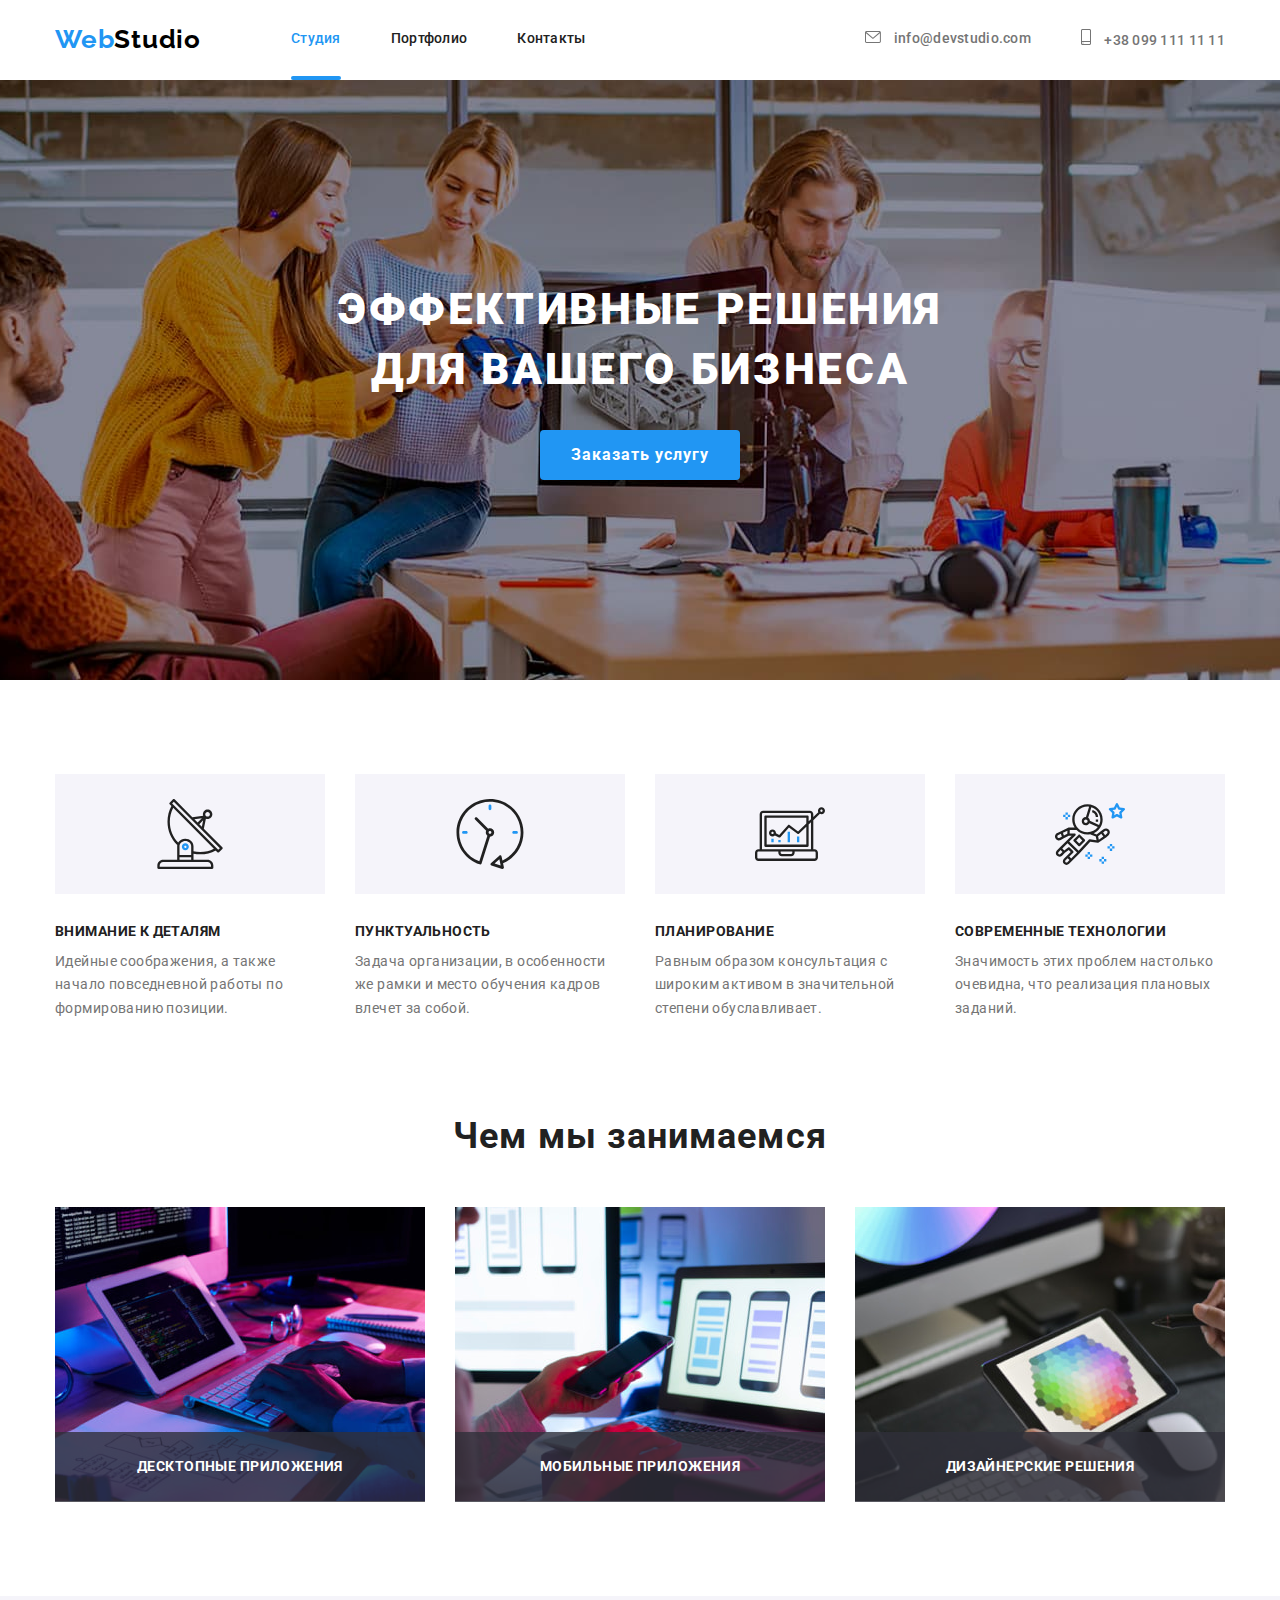
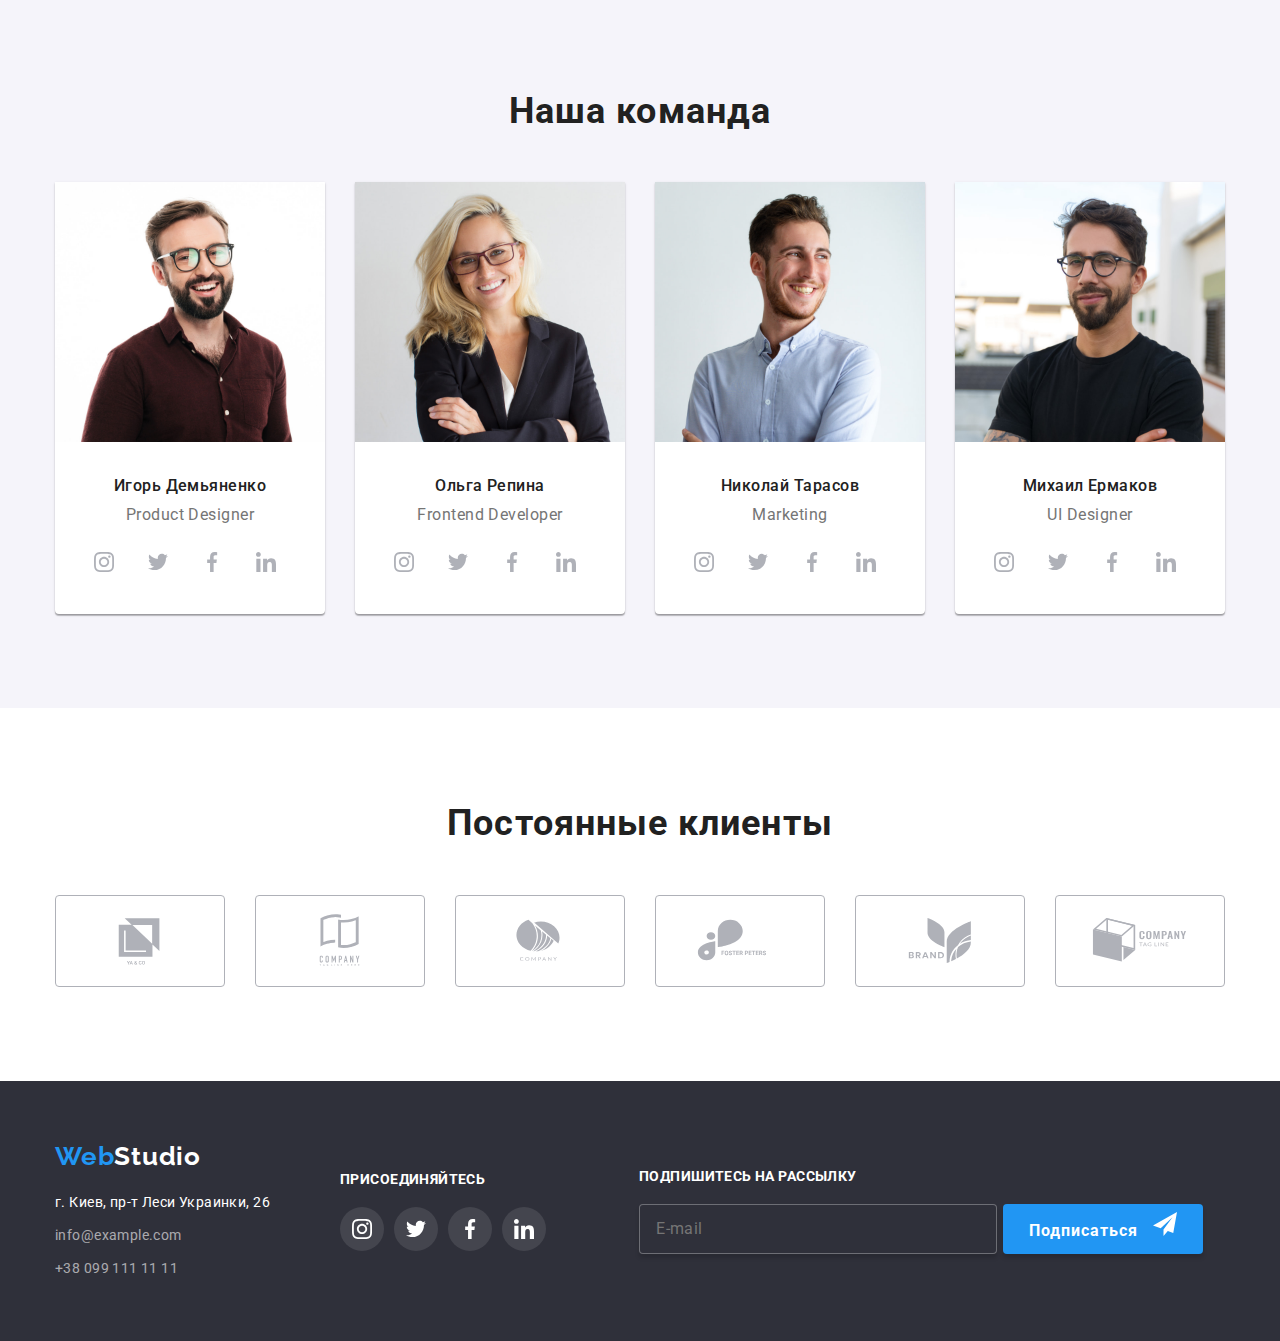
==== commit 97523c02: "БЕМ(1)" ====
--- a/index.html
+++ b/index.html
@@ -13,35 +13,37 @@
       rel="stylesheet"
       href="https://cdnjs.cloudflare.com/ajax/libs/modern-normalize/1.1.0/modern-normalize.min.css"
     />
-    <link rel="stylesheet" href="./css/styles.css" />
+    <link rel="stylesheet" href="./css/main.min.css" />
   </head>
 
   <body>
     <header class="header container">
-      <a class="link logo" href=""><span class="logo-blue">Web</span>Studio</a>
+      <a class="link link__logo" href=""
+        ><span class="logo__blue">Web</span>Studio</a
+      >
       <nav class="nav">
-        <ul class="list-nav">
-          <li class="item">
+        <ul class="nav__list list">
+          <li class="nav__item">
             <a class="link current" href="./index.html">Студия</a>
           </li>
-          <li class="item">
+          <li class="nav__item">
             <a class="link" href="./portfolio.html">Портфолио</a>
           </li>
-          <li class="item"><a class="link" href="">Контакты</a></li>
+          <li class="nav__item"><a class="link" href="">Контакты</a></li>
         </ul>
       </nav>
       <ul class="list-info">
-        <li class="item">
-          <a class="link contact" href="">
-            <svg class="icon-contact envelope">
+        <li class="item list-info__item">
+          <a class="link list-info__link" href="">
+            <svg class="list-info__icon list-info__icon--envelope">
               <use href="./imeges/icon/icon.svg#icon-envelope"></use>
             </svg>
             info@devstudio.com</a
           >
         </li>
-        <li class="item">
-          <a class="link contact" href="">
-            <svg class="icon-contact smartphone">
+        <li class="item list-info__item">
+          <a class="link list-info__link" href="">
+            <svg class="list-info__icon list-info__icon--smartphone">
               <use href="./imeges/icon/icon.svg#icon-smartphone"></use>
             </svg>
             +38 099 111 11 11</a
@@ -53,7 +55,7 @@
       <section class="section-hero">
         <div class="container">
           <h1 class="title-hero">Эффективные решения для вашего бизнеса</h1>
-          <button class="btn-hero" type="button" data-modal-open>
+          <button class="btn-main" type="button" data-modal-open>
             Заказать услугу
           </button>
         </div>
@@ -61,51 +63,51 @@
       <section class="section-preference">
         <div class="container preference">
           <h2 hidden>Наши преимущества</h2>
-          <ul class="list">
-            <li class="item-preference">
-              <div class="icon-background-preference">
-                <svg class="icon-antenna">
+          <ul class="list list-preference">
+            <li class="list-preference__item">
+              <div class="list-preference__background">
+                <svg class="list-preference__icon">
                   <use href="./imeges/icon/icon.svg#icon-antenna"></use>
                 </svg>
               </div>
               <h3 class="title-preference">Внимание к деталям</h3>
-              <p class="txt">
+              <p class="txt list-preference__txt">
                 Идейные соображения, а также начало повседневной работы по
                 формированию позиции.
               </p>
             </li>
-            <li class="item-preference">
-              <div class="icon-background-preference">
-                <svg class="icon-clock">
+            <li class="list-preference__item">
+              <div class="list-preference__background">
+                <svg class="list-preference__icon">
                   <use href="./imeges/icon/icon.svg#icon-clock"></use>
                 </svg>
               </div>
               <h3 class="title-preference">Пунктуальность</h3>
-              <p class="txt">
+              <p class="txt list-preference__txt">
                 Задача организации, в особенности же рамки и место обучения
                 кадров влечет за собой.
               </p>
             </li>
-            <li class="item-preference">
-              <div class="icon-background-preference">
-                <svg class="icon-diagram">
+            <li class="list-preference__item">
+              <div class="list-preference__background">
+                <svg class="list-preference__icon">
                   <use href="./imeges/icon/icon.svg#icon-diagram"></use>
                 </svg>
               </div>
               <h3 class="title-preference">Планирование</h3>
-              <p class="txt">
+              <p class="txt list-preference__txt">
                 Равным образом консультация с широким активом в значительной
                 степени обуславливает.
               </p>
             </li>
-            <li class="item-preference">
-              <div class="icon-background-preference">
-                <svg class="icon-astronaut">
+            <li class="list-preference__item">
+              <div class="list-preference__background">
+                <svg class="list-preference__icon">
                   <use href="./imeges/icon/icon.svg#icon-astronaut"></use>
                 </svg>
               </div>
               <h3 class="title-preference">Современные технологии</h3>
-              <p class="txt">
+              <p class="txt list-preference__txt">
                 Значимость этих проблем настолько очевидна, что реализация
                 плановых заданий.
               </p>
@@ -114,11 +116,11 @@
         </div>
       </section>
       <section class="section-what-we-do">
-        <div class="container what-we-do">
-          <h2 class="title-what-we-do">Чем мы занимаемся</h2>
-          <ul class="list">
-            <li class="item">
-              <div class="img-what-we-do">
+        <div class="container">
+          <h2 class="title">Чем мы занимаемся</h2>
+          <ul class="what-we-do-list">
+            <li class="item what-we-do-list__item">
+              <div class="what-we-do-list__img">
                 <img
                   src="./imeges/img.jpg"
                   alt="работа с компьютером"
@@ -126,30 +128,30 @@
                   height="294"
                 />
 
-                <p class="txt-what-we-do">Десктопные приложения</p>
-              </div>
-            </li>
-            <li class="item">
-              <div class="img-what-we-do">
+                <p class="what-we-do-list__txt">Десктопные приложения</p>
+              </div>
+            </li>
+            <li class="item what-we-do-list__item">
+              <div class="what-we-do-list__img">
                 <img
                   src="./imeges/img1.jpg"
                   alt="работа с мобильним телефоном"
                   width="370"
                   height="294"
                 />
-                <p class="txt-what-we-do">Мобильные приложения</p>
-              </div>
-            </li>
-
-            <li class="item">
-              <div class="img-what-we-do">
+                <p class="what-we-do-list__txt">Мобильные приложения</p>
+              </div>
+            </li>
+
+            <li class="item what-we-do-list__item">
+              <div class="what-we-do-list__img">
                 <img
                   src="./imeges/img2.jpg"
                   alt="работа с планшетом"
                   width="370"
                   height="294"
                 />
-                <p class="txt-what-we-do">Дизайнерские решения</p>
+                <p class="what-we-do-list__txt">Дизайнерские решения</p>
               </div>
             </li>
           </ul>
@@ -157,170 +159,170 @@
       </section>
       <section class="section-our-team">
         <div class="container">
-          <h2 class="title-our-team">Наша команда</h2>
-          <ul class="list">
-            <li class="item">
+          <h2 class="title">Наша команда</h2>
+          <ul class="list our-team-list">
+            <li class="our-team-list__item">
               <img
                 src="./imeges/img3.jpg"
                 alt="Фото Игоря Демьяненка"
                 width="270"
                 height="260"
               />
-              <div class="txt-our-team">
-                <h3 class="title-name">Игорь Демьяненко</h3>
-                <p class="txt-post" lang="en">Product Designer</p>
-              </div>
-              <ul class="list what-we-do">
-                <li class="item-icon-what-we-do">
-                  <a href="" class="link-icon-what-we-do">
-                    <svg class="icon-what-we-do">
+              <div class="our-team-list__container">
+                <h3 class="our-team-list__title">Игорь Демьяненко</h3>
+                <p class="our-team-list__txt" lang="en">Product Designer</p>
+              </div>
+              <ul class="list list-social-networks">
+                <li class="list-social-networks__item">
+                  <a href="" class="list-social-networks__link">
+                    <svg class="list-social-networks__icon">
                       <use href="./imeges/icon/icon.svg#icon-instagram"></use>
                     </svg>
                   </a>
                 </li>
-                <li class="item-icon-what-we-do">
-                  <a href="" class="link-icon-what-we-do">
-                    <svg class="icon-what-we-do">
+                <li class="list-social-networks__item">
+                  <a href="" class="list-social-networks__link">
+                    <svg class="list-social-networks__icon">
                       <use href="./imeges/icon/icon.svg#icon-twitter"></use>
                     </svg>
                   </a>
                 </li>
-                <li class="item-icon-what-we-do">
-                  <a href="" class="link-icon-what-we-do">
-                    <svg class="icon-what-we-do">
+                <li class="list-social-networks__item">
+                  <a href="" class="list-social-networks__link">
+                    <svg class="list-social-networks__icon">
                       <use href="./imeges/icon/icon.svg#icon-facebook"></use>
                     </svg>
                   </a>
                 </li>
-                <li class="item-icon-what-we-do">
-                  <a href="" class="link-icon-what-we-do">
-                    <svg class="icon-what-we-do">
+                <li class="list-social-networks__item">
+                  <a href="" class="list-social-networks__link">
+                    <svg class="list-social-networks__icon">
                       <use href="./imeges/icon/icon.svg#icon-linkedin"></use>
                     </svg>
                   </a>
                 </li>
               </ul>
             </li>
-            <li class="item">
+            <li class="our-team-list__item">
               <img
                 src="./imeges/img4.jpg"
                 alt=" фото Ольги Репини"
                 width="270"
                 height="260"
               />
-              <div class="txt-our-team">
-                <h3 class="title-name">Ольга Репина</h3>
-                <p class="txt-post" lang="en">Frontend Developer</p>
-              </div>
-              <ul class="list what-we-do">
-                <li class="item-icon-what-we-do">
-                  <a href="" class="link-icon-what-we-do">
-                    <svg class="icon-what-we-do">
+              <div class="our-team-list__container">
+                <h3 class="our-team-list__title">Ольга Репина</h3>
+                <p class="our-team-list__txt" lang="en">Frontend Developer</p>
+              </div>
+              <ul class="list list-social-networks">
+                <li class="list-social-networks__item">
+                  <a href="" class="list-social-networks__link">
+                    <svg class="list-social-networks__icon">
                       <use href="./imeges/icon/icon.svg#icon-instagram"></use>
                     </svg>
                   </a>
                 </li>
-                <li class="item-icon-what-we-do">
-                  <a href="" class="link-icon-what-we-do">
-                    <svg class="icon-what-we-do">
+                <li class="list-social-networks__item">
+                  <a href="" class="list-social-networks__link">
+                    <svg class="list-social-networks__icon">
                       <use href="./imeges/icon/icon.svg#icon-twitter"></use>
                     </svg>
                   </a>
                 </li>
-                <li class="item-icon-what-we-do">
-                  <a href="" class="link-icon-what-we-do">
-                    <svg class="icon-what-we-do">
+                <li class="list-social-networks__item">
+                  <a href="" class="list-social-networks__link">
+                    <svg class="list-social-networks__icon">
                       <use href="./imeges/icon/icon.svg#icon-facebook"></use>
                     </svg>
                   </a>
                 </li>
-                <li class="item-icon-what-we-do">
-                  <a href="" class="link-icon-what-we-do">
-                    <svg class="icon-what-we-do">
+                <li class="list-social-networks__item">
+                  <a href="" class="list-social-networks__link">
+                    <svg class="list-social-networks__icon">
                       <use href="./imeges/icon/icon.svg#icon-linkedin"></use>
                     </svg>
                   </a>
                 </li>
               </ul>
             </li>
-            <li class="item">
+            <li class="our-team-list__item">
               <img
                 src="./imeges/img5.jpg"
                 alt="фото Николая Тарасова"
                 width="270"
                 height="260"
               />
-              <div class="txt-our-team">
-                <h3 class="title-name">Николай Тарасов</h3>
-                <p class="txt-post" lang="en">Marketing</p>
-              </div>
-              <ul class="list what-we-do">
-                <li class="item-icon-what-we-do">
-                  <a href="" class="link-icon-what-we-do">
-                    <svg class="icon-what-we-do">
+              <div class="our-team-list__container">
+                <h3 class="our-team-list__title">Николай Тарасов</h3>
+                <p class="our-team-list__txt" lang="en">Marketing</p>
+              </div>
+              <ul class="list list-social-networks">
+                <li class="list-social-networks__item">
+                  <a href="" class="list-social-networks__link">
+                    <svg class="list-social-networks__icon">
                       <use href="./imeges/icon/icon.svg#icon-instagram"></use>
                     </svg>
                   </a>
                 </li>
-                <li class="item-icon-what-we-do">
-                  <a href="" class="link-icon-what-we-do">
-                    <svg class="icon-what-we-do">
+                <li class="list-social-networks__item">
+                  <a href="" class="list-social-networks__link">
+                    <svg class="list-social-networks__icon">
                       <use href="./imeges/icon/icon.svg#icon-twitter"></use>
                     </svg>
                   </a>
                 </li>
-                <li class="item-icon-what-we-do">
-                  <a href="" class="link-icon-what-we-do">
-                    <svg class="icon-what-we-do">
+                <li class="list-social-networks__item">
+                  <a href="" class="list-social-networks__link">
+                    <svg class="list-social-networks__icon">
                       <use href="./imeges/icon/icon.svg#icon-facebook"></use>
                     </svg>
                   </a>
                 </li>
-                <li class="item-icon-what-we-do">
-                  <a href="" class="link-icon-what-we-do">
-                    <svg class="icon-what-we-do">
+                <li class="list-social-networks__item">
+                  <a href="" class="list-social-networks__link">
+                    <svg class="list-social-networks__icon">
                       <use href="./imeges/icon/icon.svg#icon-linkedin"></use>
                     </svg>
                   </a>
                 </li>
               </ul>
             </li>
-            <li class="item">
+            <li class="our-team-list__item">
               <img
                 src="./imeges/img6.jpg"
                 alt="фото Михаила Ермакова"
                 width="270"
                 height="260"
               />
-              <div class="txt-our-team">
-                <h3 class="title-name">Михаил Ермаков</h3>
-                <p class="txt-post" lang="en">UI Designer</p>
-              </div>
-              <ul class="list what-we-do">
-                <li class="item-icon-what-we-do">
-                  <a href="" class="link-icon-what-we-do">
-                    <svg class="icon-what-we-do">
+              <div class="our-team-list__container">
+                <h3 class="our-team-list__title">Михаил Ермаков</h3>
+                <p class="our-team-list__txt" lang="en">UI Designer</p>
+              </div>
+              <ul class="list list-social-networks">
+                <li class="list-social-networks__item">
+                  <a href="" class="list-social-networks__link">
+                    <svg class="list-social-networks__icon">
                       <use href="./imeges/icon/icon.svg#icon-instagram"></use>
                     </svg>
                   </a>
                 </li>
-                <li class="item-icon-what-we-do">
-                  <a href="" class="link-icon-what-we-do">
-                    <svg class="icon-what-we-do">
+                <li class="list-social-networks__item">
+                  <a href="" class="list-social-networks__link">
+                    <svg class="list-social-networks__icon">
                       <use href="./imeges/icon/icon.svg#icon-twitter"></use>
                     </svg>
                   </a>
                 </li>
-                <li class="item-icon-what-we-do">
-                  <a href="" class="link-icon-what-we-do">
-                    <svg class="icon-what-we-do">
+                <li class="list-social-networks__item">
+                  <a href="" class="list-social-networks__link">
+                    <svg class="list-social-networks__icon">
                       <use href="./imeges/icon/icon.svg#icon-facebook"></use>
                     </svg>
                   </a>
                 </li>
-                <li class="item-icon-what-we-do">
-                  <a href="" class="link-icon-what-we-do">
-                    <svg class="icon-what-we-do">
+                <li class="list-social-networks__item">
+                  <a href="" class="list-social-networks__link">
+                    <svg class="list-social-networks__icon">
                       <use href="./imeges/icon/icon.svg#icon-linkedin"></use>
                     </svg>
                   </a>
@@ -332,46 +334,46 @@
       </section>
       <section class="section-regular-customers">
         <div class="container regular-customers">
-          <h2 class="title-regular-customers">Постоянные клиенты</h2>
-          <ul class="list regular-customers">
-            <li class="item regular-customers">
-              <a href="" class="link-regular-customers">
-                <svg class="icon-regular-customers client1">
+          <h2 class="title">Постоянные клиенты</h2>
+          <ul class="list regular-customers-list">
+            <li class="item regular-customers-list__item">
+              <a href="" class="item regular-customers-list__link">
+                <svg class="regular-customers-list__icon">
                   <use href="./imeges/icon/icon.svg#icon-client1"></use>
                 </svg>
               </a>
             </li>
-            <li class="item regular-customers">
-              <a href="" class="link-regular-customers">
-                <svg class="icon-regular-customers client2">
+            <li class="item regular-customers-list__item">
+              <a href="" class="item regular-customers-list__link">
+                <svg class="regular-customers-list__icon">
                   <use href="./imeges/icon/icon.svg#icon-client2"></use>
                 </svg>
               </a>
             </li>
-            <li class="item regular-customers">
-              <a href="" class="link-regular-customers">
-                <svg class="icon-regular-customers client3">
+            <li class="item regular-customers-list__item">
+              <a href="" class="item regular-customers-list__link">
+                <svg class="regular-customers-list__icon">
                   <use href="./imeges/icon/icon.svg#icon-client3"></use>
                 </svg>
               </a>
             </li>
-            <li class="item regular-customers">
-              <a href="" class="link-regular-customers">
-                <svg class="icon-regular-customers client4">
+            <li class="item regular-customers-list__item">
+              <a href="" class="item regular-customers-list__link">
+                <svg class="regular-customers-list__icon">
                   <use href="./imeges/icon/icon.svg#icon-client4"></use>
                 </svg>
               </a>
             </li>
-            <li class="item regular-customers">
-              <a href="" class="link-regular-customers">
-                <svg class="icon-regular-customers client5">
+            <li class="item regular-customers-list__item">
+              <a href="" class="item regular-customers-list__link">
+                <svg class="regular-customers-list__icon">
                   <use href="./imeges/icon/icon.svg#icon-client5"></use>
                 </svg>
               </a>
             </li>
-            <li class="item regular-customers">
-              <a href="" class="link-regular-customers">
-                <svg class="icon-regular-customers client6">
+            <li class="item regular-customers-list__item">
+              <a href="" class="item regular-customers-list__link">
+                <svg class="regular-customers-list__icon">
                   <use href="./imeges/icon/icon.svg#icon-client6"></use>
                 </svg>
               </a>
@@ -381,10 +383,10 @@
       </section>
     </main>
     <footer class="footer">
-      <div class="container footer">
+      <div class="container footer-container">
         <div class="container-address">
-          <a class="link logo while" href=""
-            ><span class="logo-blue">Web</span>Studio</a
+          <a class="link link__logo link__logo--while" href=""
+            ><span class="logo__blue">Web</span>Studio</a
           >
           <address class="address">
             <p class="txt-address">г. Киев, пр-т Леси Украинки, 26</p>
@@ -431,7 +433,6 @@
             </li>
           </ul>
         </div>
-
         <fieldset class="subscribe">
           <p class="title-subscribe-form title-footer">
             Подпишитесь на рассылку
@@ -443,7 +444,7 @@
               class="form-email-subscribe"
               placeholder="E-mail"
             />
-            <button type="submit" class="btn-hero subscribe-button-form">
+            <button type="submit" class="btn-main subscribe-button-form">
               <span>Подписаться</span>
               <svg class="icon-subscription">
                 <use href="./imeges/icon/icon.svg#icon-subscription"></use>
@@ -512,7 +513,7 @@
             <a href="" class="link-form-modal"> Условия договора</a>
           </label>
 
-          <button type="submit" class="submit-btn btn-hero">Submit</button>
+          <button type="submit" class="submit-btn btn-main">Submit</button>
         </form>
         <button class="btn-close-modal" data-modal-close>
           <svg class="icon-modal">
--- a/css/main.min.css
+++ b/css/main.min.css
@@ -0,0 +1 @@
+body{font-family:var(--main-font);color:var(--secondary-txt-col)}ul{margin:0px;padding:0px}.section{padding-top:94px;padding-bottom:94px}.container{max-width:1200px;margin:0 auto;padding:0 15px}.btn-secondary{color:var(--main-txt-col);background-color:var(--secondary-bg-col);font-family:inherit;font-weight:500;font-size:16px;line-height:1.62;text-align:center;letter-spacing:.03em;cursor:pointer;-webkit-transition:color 250ms cubic-bezier(0.4, 0, 0.2, 1),background-color 250ms cubic-bezier(0.4, 0, 0.2, 1);transition:color 250ms cubic-bezier(0.4, 0, 0.2, 1),background-color 250ms cubic-bezier(0.4, 0, 0.2, 1)}.btn-main{background-color:var(--hero-bg-btn-col);color:#fff;font-family:inherit;font-weight:700;font-size:16px;line-height:1.88;text-align:center;letter-spacing:.06em;border:0px;min-width:200px;min-height:50px;left:700px;-webkit-box-shadow:0px 4px 4px rgba(0,0,0,.15);box-shadow:0px 4px 4px rgba(0,0,0,.15);border-radius:4px;margin:auto;display:block;padding:0px 15px;cursor:pointer}.btn:hover,.btn:focus{color:#fff;background:var(--accent-cl)}.link{color:var(--main-txt-col);text-decoration:none;font-family:var(--main-font);font-weight:500;font-weight:500;font-size:14px;line-height:1.14;letter-spacing:.02em;-webkit-transition:color 250ms cubic-bezier(0.4, 0, 0.2, 1);transition:color 250ms cubic-bezier(0.4, 0, 0.2, 1)}.link:hover{color:var(--accent-cl)}.link:focus{color:var(--accent-cl)}.link.footer{color:rgba(255,255,255,.6);font-family:"Roboto";font-style:normal;font-weight:400;font-size:14px;line-height:1.71;letter-spacing:.03em;-webkit-transition:color 250ms cubic-bezier(0.4, 0, 0.2, 1);transition:color 250ms cubic-bezier(0.4, 0, 0.2, 1)}.link.footer:hover,.link.footer:focus{color:var(--accent-cl)}.link-catalog{text-decoration:none}.list{list-style-type:none}.item{list-style-type:none}.logo__blue{color:var(--accent-cl)}.link__logo{margin-right:90px;color:#000;font-family:var(--secondary-font);font-weight:700;font-size:26px;line-height:1.19;letter-spacing:.03em}.link__logo--while{color:#fff;margin:0px}.txt{font-family:"Roboto";font-style:normal;font-weight:400;font-size:14px;color:#757575;line-height:1.71;letter-spacing:.03em}.txt-address{margin:0px;margin-bottom:9px;margin-top:20px;font-style:normal;font-weight:400;font-size:14px;line-height:1.71;letter-spacing:.03em;color:#fff}.title{margin:0;margin-bottom:50px;font-family:var(--main-font);font-weight:700;font-size:36px;line-height:1.17;text-align:center;letter-spacing:.03em;color:var(--main-txt-col)}.title-projects{margin:0px;font-weight:700;font-size:18px;line-height:2;letter-spacing:.06em;color:var(--main-txt-col)}.footer{background:#2f303a}.container-address{margin-right:70px}.footer-container{display:-webkit-box;display:-ms-flexbox;display:flex;-webkit-box-align:center;-ms-flex-align:center;align-items:center;padding-top:60px;padding-bottom:60px}.footer .list{padding:0px}.address .item:first-child{margin-bottom:9px}.title-social-networks{margin:0px;margin-bottom:20px}.title-footer{font-weight:700;font-size:14px;line-height:1.15;letter-spacing:.03em;text-transform:uppercase;color:#fff}.list.social-networks{display:-webkit-box;display:-ms-flexbox;display:flex}.icon-social-networks{fill:#fff;width:20px;height:20px}.item-social-networks{margin-right:10px}.link-social-networks{display:-webkit-box;display:-ms-flexbox;display:flex;-webkit-box-pack:center;-ms-flex-pack:center;justify-content:center;-webkit-box-align:center;-ms-flex-align:center;align-items:center;width:44px;height:44px;background:rgba(255,255,255,.1);border-radius:50%;-webkit-transition:background 250ms cubic-bezier(0.4, 0, 0.2, 1);transition:background 250ms cubic-bezier(0.4, 0, 0.2, 1)}.link-social-networks:hover,.link-social-networks:focus{background-color:var(--accent-cl)}.item-social-networks:last-child{margin-right:0px}.icon-subscription{margin-left:10px;height:24px;width:24px}.btn-hero.subscribe-button-form{display:-webkit-box;display:-ms-flexbox;display:flex;-webkit-box-align:center;-ms-flex-align:center;align-items:center;-webkit-box-pack:center;-ms-flex-pack:center;justify-content:center;margin-left:12px;margin-right:0}.subscribe{width:570px;border:0;padding:0;margin-left:93px}.subscribe-form{display:-webkit-box;display:-ms-flexbox;display:flex;-webkit-box-align:center;-ms-flex-align:center;align-items:center;-webkit-box-pack:center;-ms-flex-pack:center;justify-content:center}.form-email-subscribe{padding:15px 16px;border:1px solid rgba(255,255,255,.3);-webkit-box-shadow:0px 4px 4px rgba(0,0,0,.15);box-shadow:0px 4px 4px rgba(0,0,0,.15);border-radius:4px;background:var(--dark-bg-col);height:50px;width:358px;font-weight:400;font-size:16px;line-height:1.25;display:-webkit-box;display:-ms-flexbox;display:flex;-webkit-box-align:center;-ms-flex-align:center;align-items:center;letter-spacing:.03em;color:rgba(255,255,255,.6)}.title-subscribe-form{margin:0;margin-bottom:20px}.header{padding-top:24px;padding-bottom:25px;margin-left:auto;margin-right:auto;width:1200px;background:#fff;display:-webkit-box;display:-ms-flexbox;display:flex;-webkit-box-align:center;-ms-flex-align:center;align-items:center}.list-nav .item:last-child{margin-right:0px}.list-info__icon--envelope{margin-right:10px;width:16px;height:12px}.list-info__icon--smartphone{margin-right:10px;width:10px;height:16px}.list-info__icon{fill:#757575;-webkit-transition:fill 250ms cubic-bezier(0.4, 0, 0.2, 1);transition:fill 250ms cubic-bezier(0.4, 0, 0.2, 1)}.list-info__link:hover .list-info__icon,.list-info__link:focus .list-info__icon{fill:var(--accent-cl)}.list-info{padding:0px;display:-webkit-box;display:-ms-flexbox;display:flex;margin-left:auto}.list-info__link{color:var(--secondary-txt-col);font-weight:500;font-size:14px;line-height:1.14;letter-spacing:.02em;-webkit-transition:color 250ms cubic-bezier(0.4, 0, 0.2, 1);transition:color 250ms cubic-bezier(0.4, 0, 0.2, 1)}.list-info__item:last-child{margin-left:50px}.nav__list{display:-webkit-box;display:-ms-flexbox;display:flex;padding:0px}.nav__item{margin-right:50px}.nav__item:last-child{margin-right:0px}.nav{font-weight:500;font-size:14px;line-height:1.14;letter-spacing:.02em}.current{color:var(--accent-cl);position:relative}.current::after{content:"";display:inline-block;position:absolute;background:#2196f3;border-radius:2px;height:4px;width:100%;left:0;top:46px}.label-modal{font-weight:400;font-size:12px;line-height:1.16;letter-spacing:.01em}.input-form-modal{display:block;margin-top:4px;margin-bottom:10px;padding:12px 42px;border:1px solid rgba(33,33,33,.2);border-radius:4px;height:40px;width:100%;-webkit-transition:border 250ms cubic-bezier(0.4, 0, 0.2, 1);transition:border 250ms cubic-bezier(0.4, 0, 0.2, 1)}.conteiner-modal-form{position:relative}.icon-modal-form{fill:#212121;position:absolute;top:11px;left:12px;height:18px;width:18px;-webkit-transition:fill 250ms cubic-bezier(0.4, 0, 0.2, 1);transition:fill 250ms cubic-bezier(0.4, 0, 0.2, 1)}.coment-modal-form{padding:12px 16px;margin-bottom:20px;resize:none;width:100%;height:120px;border:1px solid rgba(33,33,33,.2);border-radius:4px;-webkit-transition:border 250ms cubic-bezier(0.4, 0, 0.2, 1);transition:border 250ms cubic-bezier(0.4, 0, 0.2, 1)}.coment-modal-form::-webkit-input-placeholder{font-style:normal;font-weight:400;font-size:12px;line-height:14px;letter-spacing:.01em;color:rgba(117,117,117,.5)}.coment-modal-form::-moz-placeholder{font-style:normal;font-weight:400;font-size:12px;line-height:14px;letter-spacing:.01em;color:rgba(117,117,117,.5)}.coment-modal-form:-ms-input-placeholder{font-style:normal;font-weight:400;font-size:12px;line-height:14px;letter-spacing:.01em;color:rgba(117,117,117,.5)}.coment-modal-form::-ms-input-placeholder{font-style:normal;font-weight:400;font-size:12px;line-height:14px;letter-spacing:.01em;color:rgba(117,117,117,.5)}.coment-modal-form::placeholder{font-style:normal;font-weight:400;font-size:12px;line-height:14px;letter-spacing:.01em;color:rgba(117,117,117,.5)}.label-form-checkbox{display:-webkit-box;display:-ms-flexbox;display:flex;-webkit-box-align:center;-ms-flex-align:center;align-items:center;-webkit-box-pack:center;-ms-flex-pack:center;justify-content:center;position:relative;margin-bottom:30px;font-weight:400;font-size:14px;line-height:1.71;letter-spacing:.03em}.link-form-modal{margin-left:5px;font-weight:400;font-size:14px;line-height:1.71;letter-spacing:.03em;-webkit-text-decoration-line:underline;text-decoration-line:underline;color:var(--accent-cl)}.visually-hidden{-webkit-appearance:none;-moz-appearance:none;appearance:none;position:absolute}.icon-form-checkbox{margin-right:8px;height:15px;width:16px;border:2px solid #212121;border-radius:2px;-webkit-transition:border 250ms cubic-bezier(0.4, 0, 0.2, 1),background-color 250ms cubic-bezier(0.4, 0, 0.2, 1),background-image 250ms cubic-bezier(0.4, 0, 0.2, 1);transition:border 250ms cubic-bezier(0.4, 0, 0.2, 1),background-color 250ms cubic-bezier(0.4, 0, 0.2, 1),background-image 250ms cubic-bezier(0.4, 0, 0.2, 1)}.checkbox-input:checked+.icon-form-checkbox{background-image:url(../imeges/icon/icon\ check.svg);background-size:contain;border:var(--accent-cl);background-color:var(--accent-cl);-webkit-transition:border 250ms cubic-bezier(0.4, 0, 0.2, 1),background-color 250ms cubic-bezier(0.4, 0, 0.2, 1),background-image 250ms cubic-bezier(0.4, 0, 0.2, 1);transition:border 250ms cubic-bezier(0.4, 0, 0.2, 1),background-color 250ms cubic-bezier(0.4, 0, 0.2, 1),background-image 250ms cubic-bezier(0.4, 0, 0.2, 1)}.conteiner-modal-form:hover .icon-modal-form,.conteiner-modal-form:focus .icon-modal-form{fill:var(--accent-cl)}.input-form-modal:hover,.input-form-modal:focus,.coment-modal-form:hover,.coment-modal-form:focus{border:1px solid var(--accent-cl)}.backdrop{position:fixed;top:0;left:0;width:100%;height:100%;background:rgba(0,0,0,.2);-webkit-transition:opacity 250ms cubic-bezier(0.4, 0, 0.2, 1),visibility 250ms cubic-bezier(0.4, 0, 0.2, 1);transition:opacity 250ms cubic-bezier(0.4, 0, 0.2, 1),visibility 250ms cubic-bezier(0.4, 0, 0.2, 1)}.backdrop.is-hidden .modal{-webkit-transform:translate(-50%, -50%) scale(0.9);transform:translate(-50%, -50%) scale(0.9)}.backdrop.is-hidden{opacity:0;visibility:hidden;pointer-events:none}.modal{min-width:528px;min-height:581px;background-color:#fff;padding:40px;position:absolute;top:50%;left:50%;-webkit-transform:translate(-50%, -50%) scale(1);transform:translate(-50%, -50%) scale(1);-webkit-transition:-webkit-transform 250ms cubic-bezier(0.4, 0, 0.2, 1);transition:-webkit-transform 250ms cubic-bezier(0.4, 0, 0.2, 1);transition:transform 250ms cubic-bezier(0.4, 0, 0.2, 1);transition:transform 250ms cubic-bezier(0.4, 0, 0.2, 1), -webkit-transform 250ms cubic-bezier(0.4, 0, 0.2, 1)}.btn-close-modal{padding:6px;position:absolute;top:8px;right:8px;display:-webkit-box;display:-ms-flexbox;display:flex;-webkit-box-pack:center;-ms-flex-pack:center;justify-content:center;-webkit-box-align:center;-ms-flex-align:center;align-items:center;width:30px;height:30px;background:#fff;border:1px solid rgba(0,0,0,.1);border-radius:50%;cursor:pointer}.submit-btn{-webkit-box-shadow:0px 4px 4px rgba(0,0,0,.15);box-shadow:0px 4px 4px rgba(0,0,0,.15);border-radius:4px}.btn-close-modal:hover,.btn-close-modal:focus{fill:var(--accent-cl)}.icon-modal{width:11px;height:11px;-webkit-transition:fill 250ms cubic-bezier(0.4, 0, 0.2, 1);transition:fill 250ms cubic-bezier(0.4, 0, 0.2, 1)}.title-modal{margin:0;margin-bottom:12px;font-style:normal;font-weight:700;font-size:20px;line-height:23px;text-align:center;letter-spacing:.03em;color:var(--main-txt-col)}.container.catalog .list{display:-webkit-box;display:-ms-flexbox;display:flex;-ms-flex-wrap:wrap;flex-wrap:wrap}.txt-catalog{border-bottom:1px solid #eee;border-right:1px solid #eee;border-left:1px solid #eee;padding:20px 24px;margin-top:-5px}.container.catalog .item{margin-right:30px;margin-bottom:30px;-webkit-box-shadow:0px;box-shadow:0px;-webkit-transition:-webkit-box-shadow 250ms cubic-bezier(0.4, 0, 0.2, 1);transition:-webkit-box-shadow 250ms cubic-bezier(0.4, 0, 0.2, 1);transition:box-shadow 250ms cubic-bezier(0.4, 0, 0.2, 1);transition:box-shadow 250ms cubic-bezier(0.4, 0, 0.2, 1), -webkit-box-shadow 250ms cubic-bezier(0.4, 0, 0.2, 1)}.container.catalog .item:nth-child(3n){margin-right:0px}.container.catalog .item:nth-last-child(-n+3){margin-bottom:0px}.container.catalog .item:hover,.container.catalog .item:focus{-webkit-box-shadow:0px 1px 1px rgba(0,0,0,.12),0px 4px 4px rgba(0,0,0,.06),1px 4px 6px rgba(0,0,0,.16);box-shadow:0px 1px 1px rgba(0,0,0,.12),0px 4px 4px rgba(0,0,0,.06),1px 4px 6px rgba(0,0,0,.16)}.txt-catalog-animation{position:absolute;width:100%;height:294px;top:0;left:0;-webkit-transform:translateY(100%);transform:translateY(100%);-webkit-transition:-webkit-transform 250ms cubic-bezier(0.4, 0, 0.2, 1);transition:-webkit-transform 250ms cubic-bezier(0.4, 0, 0.2, 1);transition:transform 250ms cubic-bezier(0.4, 0, 0.2, 1);transition:transform 250ms cubic-bezier(0.4, 0, 0.2, 1), -webkit-transform 250ms cubic-bezier(0.4, 0, 0.2, 1);margin:0;padding:63px 24px;font-weight:400;font-size:18px;line-height:156%;letter-spacing:.03em;opacity:1;color:#fff}.container.catalog .item:hover .txt-catalog-animation,.container.catalog .item:hover .img-catalog-animation::before{-webkit-transform:translateY(0);transform:translateY(0)}.img-catalog-animation{overflow:hidden;position:relative}.img-catalog-animation::before{content:"";display:inline-block;position:absolute;width:100%;height:100%;top:0;left:0;-webkit-transform:translateY(100%);transform:translateY(100%);-webkit-transition:-webkit-transform 250ms cubic-bezier(0.4, 0, 0.2, 1);transition:-webkit-transform 250ms cubic-bezier(0.4, 0, 0.2, 1);transition:transform 250ms cubic-bezier(0.4, 0, 0.2, 1);transition:transform 250ms cubic-bezier(0.4, 0, 0.2, 1), -webkit-transform 250ms cubic-bezier(0.4, 0, 0.2, 1);background-color:rgba(33,150,243,.9)}.txt-projects{margin:0px;font-weight:400;font-size:16px;line-height:1.88;letter-spacing:.03em;color:var(--secondary-txt-col)}.title-projects{margin:0px;margin-bottom:4px;font-weight:700;font-size:18px;line-height:2;letter-spacing:.06em;color:var(--main-txt-col)}.section-hero{padding-top:200px;padding-bottom:200px;display:-webkit-box;display:-ms-flexbox;display:flex;-webkit-box-align:center;-ms-flex-align:center;align-items:center;background-color:var(--dark-bg-col);background-image:url("../imeges/hero-title.jpg");background-size:1600px auto;background-repeat:no-repeat;background-position:50% 50%}.title-hero{color:#fff;font-weight:900;font-size:44px;line-height:1.36;letter-spacing:.06em;text-transform:uppercase;max-width:700px;text-align:center;margin:auto;margin-bottom:30px}.section-our-team{background:#f5f4fa;padding-top:94px;padding-bottom:94px}.our-team-list{display:-webkit-box;display:-ms-flexbox;display:flex;margin:0px;padding:0px}.our-team-list__item{background:#fff;-webkit-box-shadow:0px 1px 3px rgba(0,0,0,.12),0px 1px 1px rgba(0,0,0,.14),0px 2px 1px rgba(0,0,0,.2);box-shadow:0px 1px 3px rgba(0,0,0,.12),0px 1px 1px rgba(0,0,0,.14),0px 2px 1px rgba(0,0,0,.2);border-radius:0px 0px 4px 4px;margin-right:30px}.our-team-list__item:last-child{margin-right:0px}.our-team-list__container{margin-bottom:16px;margin-top:30px}.our-team-list__title{margin:0px;margin-bottom:10px;font-weight:500;font-size:16px;line-height:1.19;text-align:center;letter-spacing:.03em;color:var(--main-txt-col)}.our-team-list__txt{margin:0px;line-height:1.19;text-align:center;letter-spacing:.03em}.list-social-networks{display:-webkit-box;display:-ms-flexbox;display:flex;-webkit-box-pack:center;-ms-flex-pack:center;justify-content:center;-webkit-box-align:center;-ms-flex-align:center;align-items:center;margin-bottom:30px}.list-social-networks__item{margin-right:10px}.list-social-networks__link:last-child{margin-right:0px}.list-social-networks__link{display:-webkit-box;display:-ms-flexbox;display:flex;-webkit-box-pack:center;-ms-flex-pack:center;justify-content:center;-webkit-box-align:center;-ms-flex-align:center;align-items:center;width:44px;height:44px;background-color:#fff;border-radius:50%;-webkit-transition:background-color 250ms cubic-bezier(0.4, 0, 0.2, 1);transition:background-color 250ms cubic-bezier(0.4, 0, 0.2, 1)}.list-social-networks__icon{fill:var(--icon-col);width:20px;height:20px;-webkit-transition:fill 250ms cubic-bezier(0.4, 0, 0.2, 1);transition:fill 250ms cubic-bezier(0.4, 0, 0.2, 1)}.list-social-networks__link:hover,.list-social-networks__link:focus{background:var(--accent-cl)}.list-social-networks__link:hover .list-social-networks__icon,.list-social-networks__link:focus .list-social-networks__icon{fill:#fff}.section-preference{padding-top:94px;padding-bottom:94px}.list-preference__item{width:270px;margin-right:30px}.list-preference__item:last-child{margin-right:0px}.list-preference{margin:0px;padding:0px;display:-webkit-box;display:-ms-flexbox;display:flex}.list-preference__txt{margin:0px}.list-preference__icon{width:70px;height:70px}.list-preference__background{margin-bottom:30px;display:-webkit-box;display:-ms-flexbox;display:flex;-webkit-box-pack:center;-ms-flex-pack:center;justify-content:center;-webkit-box-align:center;-ms-flex-align:center;align-items:center;width:270px;height:120px;background:var(--secondary-bg-col)}.title-preference{margin:0px;margin-bottom:10px;font-family:var(--main-font);font-weight:700;font-size:14px;line-height:1.14;letter-spacing:.03em;color:var(--main-txt-col);text-transform:uppercase}.section-regular-customers{padding-top:94px;padding-bottom:94px}.regular-customers-list__item{margin-right:30px}.regular-customers-list__item:last-child{margin-right:0px}.regular-customers-list{display:-webkit-box;display:-ms-flexbox;display:flex}.regular-customers-list__link{display:-webkit-box;display:-ms-flexbox;display:flex;-webkit-box-pack:center;-ms-flex-pack:center;justify-content:center;-webkit-box-align:center;-ms-flex-align:center;align-items:center;width:170px;height:92px;border:1px solid #afb1b8;border-radius:4px;-webkit-transition:border 250ms cubic-bezier(0.4, 0, 0.2, 1);transition:border 250ms cubic-bezier(0.4, 0, 0.2, 1)}.regular-customers-list__link:hover,.regular-customers-list__link:focus{border:1px solid var(--accent-cl)}.regular-customers-list__icon{fill:var(--icon-col);width:106px;height:60px;-webkit-transition:fill 250ms cubic-bezier(0.4, 0, 0.2, 1);transition:fill 250ms cubic-bezier(0.4, 0, 0.2, 1)}.regular-customers-list__link:hover .regular-customers-list__icon,.regular-customers-list__link:focus .regular-customers-list__icon{fill:var(--accent-cl)}.section-what-we-do{padding-bottom:90px}.what-we-do-list{padding:0px;display:-webkit-box;display:-ms-flexbox;display:flex;-webkit-box-pack:center;-ms-flex-pack:center;justify-content:center}.what-we-do-list__item{margin-right:30px}.what-we-do-list__item:last-child{margin-right:0px}.what-we-do-list__img{position:relative}.what-we-do-list__txt{position:absolute;bottom:4px;left:0;height:70px;width:100%;padding-top:27px;padding-bottom:27px;margin:0;font-weight:700;font-size:14px;line-height:1.14;text-align:center;letter-spacing:.03em;text-transform:uppercase;color:#fff;background:rgba(47,48,58,.8)}.section-catalog{border-top-width:1px;border-top-style:solid;border-top-color:#ececec;padding-top:100px;padding-bottom:100px}.container.filters .list{padding:0px;margin-bottom:50px;display:-webkit-box;display:-ms-flexbox;display:flex;-webkit-box-pack:center;-ms-flex-pack:center;justify-content:center}.container.filters .btn{padding:0px 20px;min-height:40px;border:0px;border-radius:4px}.container.filters .item{margin-right:8px;border-radius:4px;-webkit-box-shadow:0px;box-shadow:0px;-webkit-transition:-webkit-box-shadow 250ms cubic-bezier(0.4, 0, 0.2, 1);transition:-webkit-box-shadow 250ms cubic-bezier(0.4, 0, 0.2, 1);transition:box-shadow 250ms cubic-bezier(0.4, 0, 0.2, 1);transition:box-shadow 250ms cubic-bezier(0.4, 0, 0.2, 1), -webkit-box-shadow 250ms cubic-bezier(0.4, 0, 0.2, 1)}.container.filters .item:last-child{margin-right:0px}.container.filters .item:hover,.container.filters .item:focus{-webkit-box-shadow:0px 3px 1px rgba(0,0,0,.1),0px 1px 2px rgba(0,0,0,.08),0px 2px 2px rgba(0,0,0,.12);box-shadow:0px 3px 1px rgba(0,0,0,.1),0px 1px 2px rgba(0,0,0,.08),0px 2px 2px rgba(0,0,0,.12)}:root{--main-font: Roboto, serif;--secondary-font: Raleway, serif;--accent-cl: #2196F3;--main-txt-col: #212121;--secondary-txt-col: #757575;--secondary-bg-col: #F5F4FA;--dark-bg-col: #2F303A;--main-btn-col: #F5F4FA;--hero-bg-btn-col: #2196F3;--icon-col: #AFB1B8}/*# sourceMappingURL=main.min.css.map */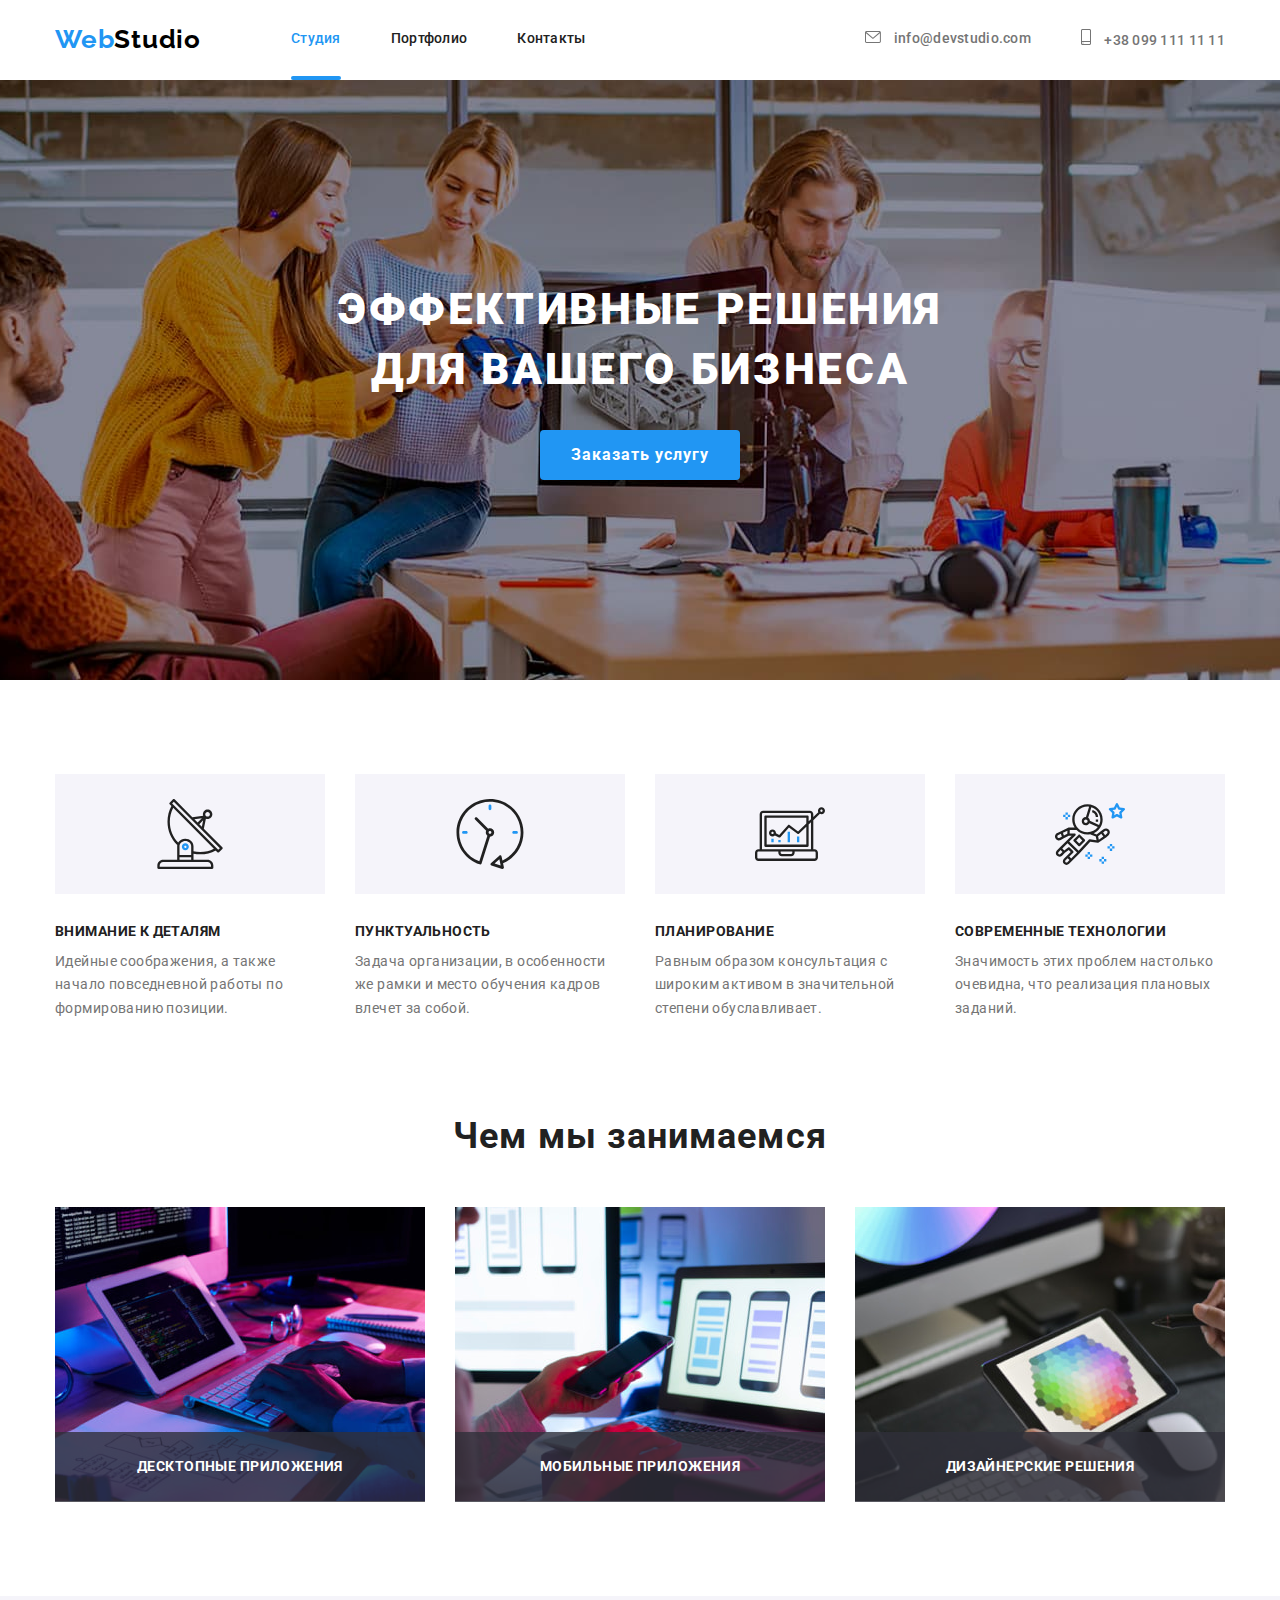
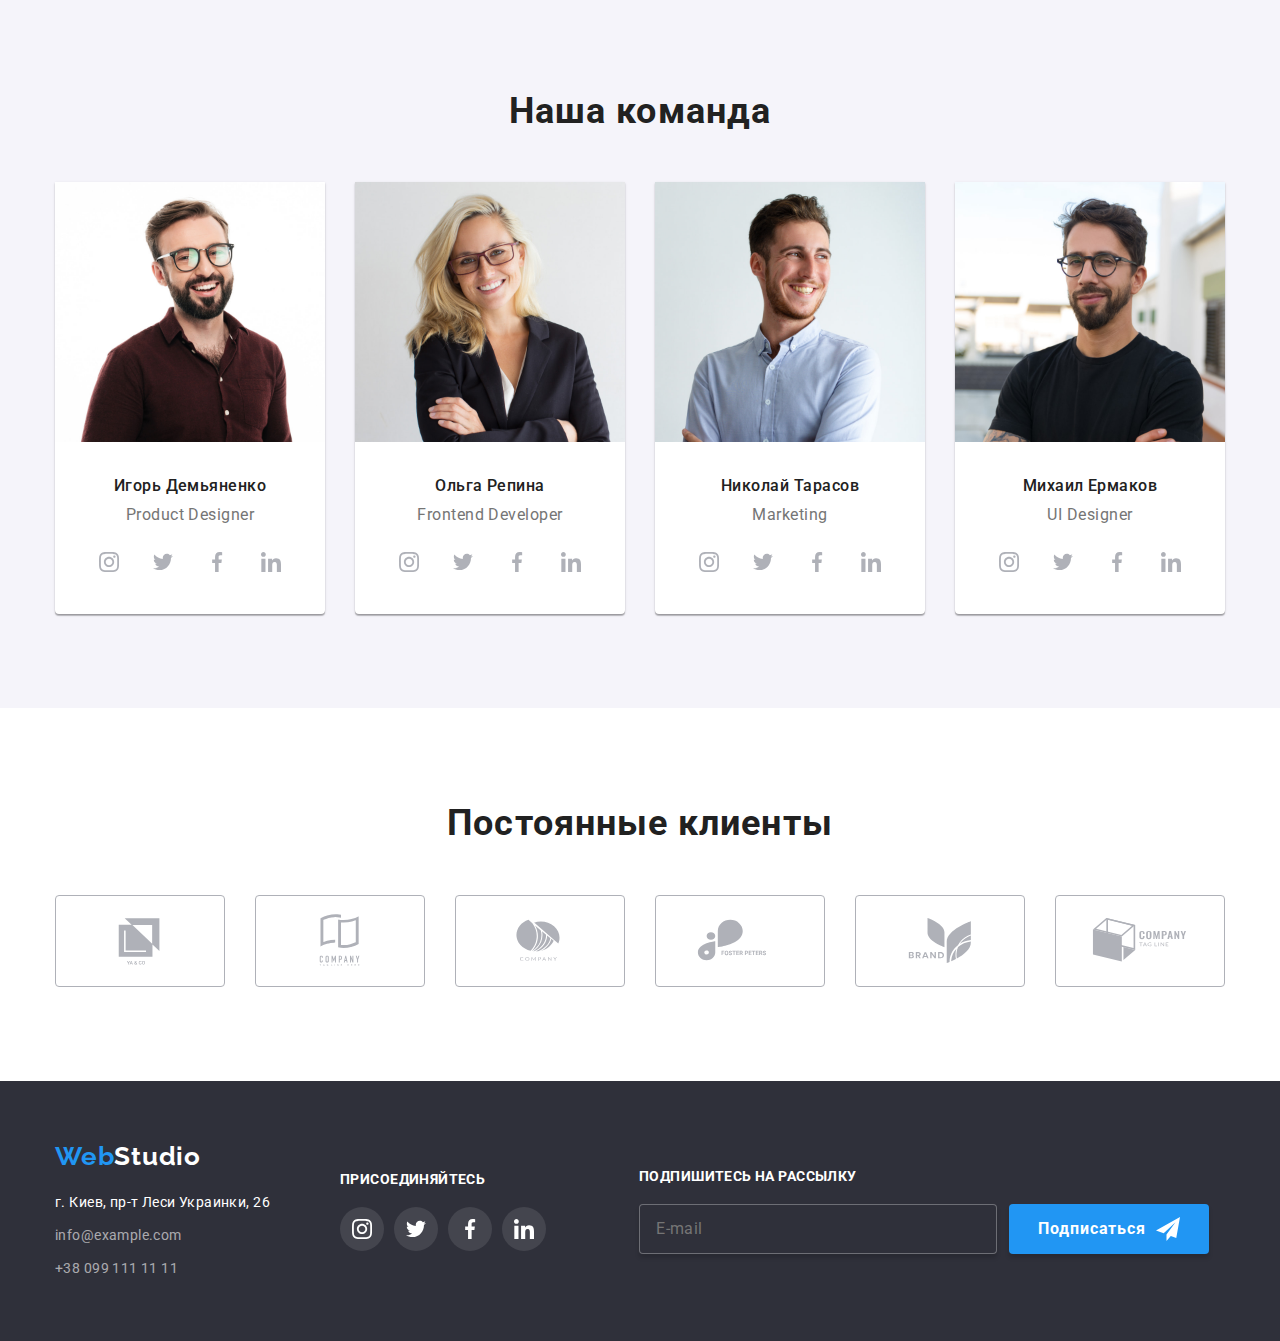
==== commit 84ed48e4: "day 1" ====
--- a/index.html
+++ b/index.html
@@ -19,7 +19,7 @@
   <body>
     <header class="header container">
       <a class="link link__logo" href=""
-        ><span class="logo__blue">Web</span>Studio</a
+        ><span class="link__logo--blue">Web</span>Studio</a
       >
       <nav class="nav">
         <ul class="nav__list list">
@@ -383,50 +383,72 @@
       </section>
     </main>
     <footer class="footer">
-      <div class="container footer-container">
+      <div class="container footer__container">
         <div class="container-address">
           <a class="link link__logo link__logo--while" href=""
-            ><span class="logo__blue">Web</span>Studio</a
+            ><span class="link__logo--blue">Web</span>Studio</a
           >
           <address class="address">
-            <p class="txt-address">г. Киев, пр-т Леси Украинки, 26</p>
-            <ul class="list">
-              <li class="item">
-                <a class="link footer" href="">info@example.com</a>
+            <p class="address__txt">г. Киев, пр-т Леси Украинки, 26</p>
+            <ul class="list address__list">
+              <li class="item address__item">
+                <a class="address__link" href="">info@example.com</a>
               </li>
-              <li class="item">
-                <a class="link footer" href="">+38 099 111 11 11</a>
+              <li class="item address__item">
+                <a class="address__link" href="">+38 099 111 11 11</a>
               </li>
             </ul>
           </address>
         </div>
-        <div>
-          <h2 class="title-social-networks title-footer">присоединяйтесь</h2>
-          <ul class="list social-networks">
-            <li class="item-social-networks">
-              <a href="" class="link-social-networks">
-                <svg class="icon-social-networks">
+        <div class="container-social-networks">
+          <h2 class="container-social-networks__title title-footer">
+            присоединяйтесь
+          </h2>
+          <ul class="list list-social-networks footer-list-social-networks">
+            <li class="list-social-networks__item">
+              <a
+                href=""
+                class="list-social-networks__link list-social-networks__link--gray"
+              >
+                <svg
+                  class="list-social-networks__icon list-social-networks__icon--white"
+                >
                   <use href="./imeges/icon/icon.svg#icon-instagram"></use>
                 </svg>
               </a>
             </li>
-            <li class="item-social-networks">
-              <a href="" class="link-social-networks">
-                <svg class="icon-social-networks">
+            <li class="list-social-networks__item">
+              <a
+                href=""
+                class="list-social-networks__link list-social-networks__link--gray"
+              >
+                <svg
+                  class="list-social-networks__icon list-social-networks__icon--white"
+                >
                   <use href="./imeges/icon/icon.svg#icon-twitter"></use>
                 </svg>
               </a>
             </li>
-            <li class="item-social-networks">
-              <a href="" class="link-social-networks">
-                <svg class="icon-social-networks">
+            <li class="list-social-networks__item">
+              <a
+                href=""
+                class="list-social-networks__link list-social-networks__link--gray"
+              >
+                <svg
+                  class="list-social-networks__icon list-social-networks__icon--white"
+                >
                   <use href="./imeges/icon/icon.svg#icon-facebook"></use>
                 </svg>
               </a>
             </li>
-            <li class="item-social-networks">
-              <a href="" class="link-social-networks">
-                <svg class="icon-social-networks">
+            <li class="list-social-networks__item">
+              <a
+                href=""
+                class="list-social-networks__link list-social-networks__link--gray"
+              >
+                <svg
+                  class="list-social-networks__icon list-social-networks__icon--white"
+                >
                   <use href="./imeges/icon/icon.svg#icon-linkedin"></use>
                 </svg>
               </a>
@@ -434,19 +456,17 @@
           </ul>
         </div>
         <fieldset class="subscribe">
-          <p class="title-subscribe-form title-footer">
-            Подпишитесь на рассылку
-          </p>
+          <p class="subscribe__title title-footer">Подпишитесь на рассылку</p>
           <form name="subscribe-form" autocomplete="on" class="subscribe-form">
             <input
               type="email"
-              name="subscribe-email-form"
-              class="form-email-subscribe"
+              name="form-email-subscribe"
+              class="subscribe-form__input"
               placeholder="E-mail"
             />
             <button type="submit" class="btn-main subscribe-button-form">
               <span>Подписаться</span>
-              <svg class="icon-subscription">
+              <svg class="subscribe-form__icon">
                 <use href="./imeges/icon/icon.svg#icon-subscription"></use>
               </svg>
             </button>
@@ -457,13 +477,13 @@
 
     <div class="backdrop is-hidden" data-modal>
       <div class="modal">
-        <h2 class="title-modal">Оставьте свои данные, мы вам перезвоним</h2>
-        <form name="signup_form" autocomplete="on">
-          <label class="label-modal">
+        <h2 class="modal__title">Оставьте свои данные, мы вам перезвоним</h2>
+        <form name="modal-form" autocomplete="on">
+          <label class="modal-form__label">
             Имя
-            <div class="conteiner-modal-form">
-              <input type="text" name="username" class="input-form-modal" />
-              <svg class="icon-modal-form">
+            <div class="modal-form__conteiner">
+              <input type="text" name="username" class="modal-form__input" />
+              <svg class="modal-form__icon">
                 <use
                   href="./imeges/icon/icon.svg#icon-person-black-modal"
                 ></use>
@@ -471,52 +491,52 @@
             </div>
           </label>
 
-          <label class="label-modal">
+          <label class="modal-form__label">
             Телефон
-            <div class="conteiner-modal-form">
-              <input type="tel" name="tel" class="input-form-modal" />
-              <svg class="icon-modal-form">
+            <div class="modal-form__conteiner">
+              <input type="tel" name="tel" class="modal-form__input" />
+              <svg class="modal-form__icon">
                 <use href="./imeges/icon/icon.svg#icon-email-black-modal"></use>
               </svg>
             </div>
           </label>
 
-          <label class="label-modal">
+          <label class="modal-form__label">
             Почта
-            <div class="conteiner-modal-form">
-              <input type="email" name="email" class="input-form-modal" />
-              <svg class="icon-modal-form">
+            <div class="modal-form__conteiner">
+              <input type="email" name="email" class="modal-form__input" />
+              <svg class="modal-form__icon">
                 <use href="./imeges/icon/icon.svg#icon-phone-black-modal"></use>
               </svg>
             </div>
           </label>
 
-          <label class="label-modal">
+          <label class="modal-form__coment">
             Комментарий
             <textarea
               name="feedback"
               rows="5"
               placeholder="Введите текст"
-              class="coment-modal-form"
+              class="form__coment"
             ></textarea>
           </label>
 
-          <label class="label-form-checkbox">
+          <label class="form-checkbox">
             <input
               type="checkbox"
               name="checkbox"
-              class="checkbox-input visually-hidden"
+              class="form-checkbox__input visually-hidden"
             />
-            <span class="icon-form-checkbox"> </span>
+            <span class="form-checkbox__icon"> </span>
 
             Соглашаюсь с рассылкой и принимаю
-            <a href="" class="link-form-modal"> Условия договора</a>
+            <a href="" class="form-checkbox__link"> Условия договора</a>
           </label>
 
           <button type="submit" class="submit-btn btn-main">Submit</button>
         </form>
-        <button class="btn-close-modal" data-modal-close>
-          <svg class="icon-modal">
+        <button class="modal__btn-close" data-modal-close>
+          <svg class="modal__icon">
             <use href="./imeges/icon/icon.svg#icon-vector"></use>
           </svg>
         </button>
--- a/css/main.min.css
+++ b/css/main.min.css
@@ -1 +1 @@
-body{font-family:var(--main-font);color:var(--secondary-txt-col)}ul{margin:0px;padding:0px}.section{padding-top:94px;padding-bottom:94px}.container{max-width:1200px;margin:0 auto;padding:0 15px}.btn-secondary{color:var(--main-txt-col);background-color:var(--secondary-bg-col);font-family:inherit;font-weight:500;font-size:16px;line-height:1.62;text-align:center;letter-spacing:.03em;cursor:pointer;-webkit-transition:color 250ms cubic-bezier(0.4, 0, 0.2, 1),background-color 250ms cubic-bezier(0.4, 0, 0.2, 1);transition:color 250ms cubic-bezier(0.4, 0, 0.2, 1),background-color 250ms cubic-bezier(0.4, 0, 0.2, 1)}.btn-main{background-color:var(--hero-bg-btn-col);color:#fff;font-family:inherit;font-weight:700;font-size:16px;line-height:1.88;text-align:center;letter-spacing:.06em;border:0px;min-width:200px;min-height:50px;left:700px;-webkit-box-shadow:0px 4px 4px rgba(0,0,0,.15);box-shadow:0px 4px 4px rgba(0,0,0,.15);border-radius:4px;margin:auto;display:block;padding:0px 15px;cursor:pointer}.btn:hover,.btn:focus{color:#fff;background:var(--accent-cl)}.link{color:var(--main-txt-col);text-decoration:none;font-family:var(--main-font);font-weight:500;font-weight:500;font-size:14px;line-height:1.14;letter-spacing:.02em;-webkit-transition:color 250ms cubic-bezier(0.4, 0, 0.2, 1);transition:color 250ms cubic-bezier(0.4, 0, 0.2, 1)}.link:hover{color:var(--accent-cl)}.link:focus{color:var(--accent-cl)}.link.footer{color:rgba(255,255,255,.6);font-family:"Roboto";font-style:normal;font-weight:400;font-size:14px;line-height:1.71;letter-spacing:.03em;-webkit-transition:color 250ms cubic-bezier(0.4, 0, 0.2, 1);transition:color 250ms cubic-bezier(0.4, 0, 0.2, 1)}.link.footer:hover,.link.footer:focus{color:var(--accent-cl)}.link-catalog{text-decoration:none}.list{list-style-type:none}.item{list-style-type:none}.logo__blue{color:var(--accent-cl)}.link__logo{margin-right:90px;color:#000;font-family:var(--secondary-font);font-weight:700;font-size:26px;line-height:1.19;letter-spacing:.03em}.link__logo--while{color:#fff;margin:0px}.txt{font-family:"Roboto";font-style:normal;font-weight:400;font-size:14px;color:#757575;line-height:1.71;letter-spacing:.03em}.txt-address{margin:0px;margin-bottom:9px;margin-top:20px;font-style:normal;font-weight:400;font-size:14px;line-height:1.71;letter-spacing:.03em;color:#fff}.title{margin:0;margin-bottom:50px;font-family:var(--main-font);font-weight:700;font-size:36px;line-height:1.17;text-align:center;letter-spacing:.03em;color:var(--main-txt-col)}.title-projects{margin:0px;font-weight:700;font-size:18px;line-height:2;letter-spacing:.06em;color:var(--main-txt-col)}.footer{background:#2f303a}.container-address{margin-right:70px}.footer-container{display:-webkit-box;display:-ms-flexbox;display:flex;-webkit-box-align:center;-ms-flex-align:center;align-items:center;padding-top:60px;padding-bottom:60px}.footer .list{padding:0px}.address .item:first-child{margin-bottom:9px}.title-social-networks{margin:0px;margin-bottom:20px}.title-footer{font-weight:700;font-size:14px;line-height:1.15;letter-spacing:.03em;text-transform:uppercase;color:#fff}.list.social-networks{display:-webkit-box;display:-ms-flexbox;display:flex}.icon-social-networks{fill:#fff;width:20px;height:20px}.item-social-networks{margin-right:10px}.link-social-networks{display:-webkit-box;display:-ms-flexbox;display:flex;-webkit-box-pack:center;-ms-flex-pack:center;justify-content:center;-webkit-box-align:center;-ms-flex-align:center;align-items:center;width:44px;height:44px;background:rgba(255,255,255,.1);border-radius:50%;-webkit-transition:background 250ms cubic-bezier(0.4, 0, 0.2, 1);transition:background 250ms cubic-bezier(0.4, 0, 0.2, 1)}.link-social-networks:hover,.link-social-networks:focus{background-color:var(--accent-cl)}.item-social-networks:last-child{margin-right:0px}.icon-subscription{margin-left:10px;height:24px;width:24px}.btn-hero.subscribe-button-form{display:-webkit-box;display:-ms-flexbox;display:flex;-webkit-box-align:center;-ms-flex-align:center;align-items:center;-webkit-box-pack:center;-ms-flex-pack:center;justify-content:center;margin-left:12px;margin-right:0}.subscribe{width:570px;border:0;padding:0;margin-left:93px}.subscribe-form{display:-webkit-box;display:-ms-flexbox;display:flex;-webkit-box-align:center;-ms-flex-align:center;align-items:center;-webkit-box-pack:center;-ms-flex-pack:center;justify-content:center}.form-email-subscribe{padding:15px 16px;border:1px solid rgba(255,255,255,.3);-webkit-box-shadow:0px 4px 4px rgba(0,0,0,.15);box-shadow:0px 4px 4px rgba(0,0,0,.15);border-radius:4px;background:var(--dark-bg-col);height:50px;width:358px;font-weight:400;font-size:16px;line-height:1.25;display:-webkit-box;display:-ms-flexbox;display:flex;-webkit-box-align:center;-ms-flex-align:center;align-items:center;letter-spacing:.03em;color:rgba(255,255,255,.6)}.title-subscribe-form{margin:0;margin-bottom:20px}.header{padding-top:24px;padding-bottom:25px;margin-left:auto;margin-right:auto;width:1200px;background:#fff;display:-webkit-box;display:-ms-flexbox;display:flex;-webkit-box-align:center;-ms-flex-align:center;align-items:center}.list-nav .item:last-child{margin-right:0px}.list-info__icon--envelope{margin-right:10px;width:16px;height:12px}.list-info__icon--smartphone{margin-right:10px;width:10px;height:16px}.list-info__icon{fill:#757575;-webkit-transition:fill 250ms cubic-bezier(0.4, 0, 0.2, 1);transition:fill 250ms cubic-bezier(0.4, 0, 0.2, 1)}.list-info__link:hover .list-info__icon,.list-info__link:focus .list-info__icon{fill:var(--accent-cl)}.list-info{padding:0px;display:-webkit-box;display:-ms-flexbox;display:flex;margin-left:auto}.list-info__link{color:var(--secondary-txt-col);font-weight:500;font-size:14px;line-height:1.14;letter-spacing:.02em;-webkit-transition:color 250ms cubic-bezier(0.4, 0, 0.2, 1);transition:color 250ms cubic-bezier(0.4, 0, 0.2, 1)}.list-info__item:last-child{margin-left:50px}.nav__list{display:-webkit-box;display:-ms-flexbox;display:flex;padding:0px}.nav__item{margin-right:50px}.nav__item:last-child{margin-right:0px}.nav{font-weight:500;font-size:14px;line-height:1.14;letter-spacing:.02em}.current{color:var(--accent-cl);position:relative}.current::after{content:"";display:inline-block;position:absolute;background:#2196f3;border-radius:2px;height:4px;width:100%;left:0;top:46px}.label-modal{font-weight:400;font-size:12px;line-height:1.16;letter-spacing:.01em}.input-form-modal{display:block;margin-top:4px;margin-bottom:10px;padding:12px 42px;border:1px solid rgba(33,33,33,.2);border-radius:4px;height:40px;width:100%;-webkit-transition:border 250ms cubic-bezier(0.4, 0, 0.2, 1);transition:border 250ms cubic-bezier(0.4, 0, 0.2, 1)}.conteiner-modal-form{position:relative}.icon-modal-form{fill:#212121;position:absolute;top:11px;left:12px;height:18px;width:18px;-webkit-transition:fill 250ms cubic-bezier(0.4, 0, 0.2, 1);transition:fill 250ms cubic-bezier(0.4, 0, 0.2, 1)}.coment-modal-form{padding:12px 16px;margin-bottom:20px;resize:none;width:100%;height:120px;border:1px solid rgba(33,33,33,.2);border-radius:4px;-webkit-transition:border 250ms cubic-bezier(0.4, 0, 0.2, 1);transition:border 250ms cubic-bezier(0.4, 0, 0.2, 1)}.coment-modal-form::-webkit-input-placeholder{font-style:normal;font-weight:400;font-size:12px;line-height:14px;letter-spacing:.01em;color:rgba(117,117,117,.5)}.coment-modal-form::-moz-placeholder{font-style:normal;font-weight:400;font-size:12px;line-height:14px;letter-spacing:.01em;color:rgba(117,117,117,.5)}.coment-modal-form:-ms-input-placeholder{font-style:normal;font-weight:400;font-size:12px;line-height:14px;letter-spacing:.01em;color:rgba(117,117,117,.5)}.coment-modal-form::-ms-input-placeholder{font-style:normal;font-weight:400;font-size:12px;line-height:14px;letter-spacing:.01em;color:rgba(117,117,117,.5)}.coment-modal-form::placeholder{font-style:normal;font-weight:400;font-size:12px;line-height:14px;letter-spacing:.01em;color:rgba(117,117,117,.5)}.label-form-checkbox{display:-webkit-box;display:-ms-flexbox;display:flex;-webkit-box-align:center;-ms-flex-align:center;align-items:center;-webkit-box-pack:center;-ms-flex-pack:center;justify-content:center;position:relative;margin-bottom:30px;font-weight:400;font-size:14px;line-height:1.71;letter-spacing:.03em}.link-form-modal{margin-left:5px;font-weight:400;font-size:14px;line-height:1.71;letter-spacing:.03em;-webkit-text-decoration-line:underline;text-decoration-line:underline;color:var(--accent-cl)}.visually-hidden{-webkit-appearance:none;-moz-appearance:none;appearance:none;position:absolute}.icon-form-checkbox{margin-right:8px;height:15px;width:16px;border:2px solid #212121;border-radius:2px;-webkit-transition:border 250ms cubic-bezier(0.4, 0, 0.2, 1),background-color 250ms cubic-bezier(0.4, 0, 0.2, 1),background-image 250ms cubic-bezier(0.4, 0, 0.2, 1);transition:border 250ms cubic-bezier(0.4, 0, 0.2, 1),background-color 250ms cubic-bezier(0.4, 0, 0.2, 1),background-image 250ms cubic-bezier(0.4, 0, 0.2, 1)}.checkbox-input:checked+.icon-form-checkbox{background-image:url(../imeges/icon/icon\ check.svg);background-size:contain;border:var(--accent-cl);background-color:var(--accent-cl);-webkit-transition:border 250ms cubic-bezier(0.4, 0, 0.2, 1),background-color 250ms cubic-bezier(0.4, 0, 0.2, 1),background-image 250ms cubic-bezier(0.4, 0, 0.2, 1);transition:border 250ms cubic-bezier(0.4, 0, 0.2, 1),background-color 250ms cubic-bezier(0.4, 0, 0.2, 1),background-image 250ms cubic-bezier(0.4, 0, 0.2, 1)}.conteiner-modal-form:hover .icon-modal-form,.conteiner-modal-form:focus .icon-modal-form{fill:var(--accent-cl)}.input-form-modal:hover,.input-form-modal:focus,.coment-modal-form:hover,.coment-modal-form:focus{border:1px solid var(--accent-cl)}.backdrop{position:fixed;top:0;left:0;width:100%;height:100%;background:rgba(0,0,0,.2);-webkit-transition:opacity 250ms cubic-bezier(0.4, 0, 0.2, 1),visibility 250ms cubic-bezier(0.4, 0, 0.2, 1);transition:opacity 250ms cubic-bezier(0.4, 0, 0.2, 1),visibility 250ms cubic-bezier(0.4, 0, 0.2, 1)}.backdrop.is-hidden .modal{-webkit-transform:translate(-50%, -50%) scale(0.9);transform:translate(-50%, -50%) scale(0.9)}.backdrop.is-hidden{opacity:0;visibility:hidden;pointer-events:none}.modal{min-width:528px;min-height:581px;background-color:#fff;padding:40px;position:absolute;top:50%;left:50%;-webkit-transform:translate(-50%, -50%) scale(1);transform:translate(-50%, -50%) scale(1);-webkit-transition:-webkit-transform 250ms cubic-bezier(0.4, 0, 0.2, 1);transition:-webkit-transform 250ms cubic-bezier(0.4, 0, 0.2, 1);transition:transform 250ms cubic-bezier(0.4, 0, 0.2, 1);transition:transform 250ms cubic-bezier(0.4, 0, 0.2, 1), -webkit-transform 250ms cubic-bezier(0.4, 0, 0.2, 1)}.btn-close-modal{padding:6px;position:absolute;top:8px;right:8px;display:-webkit-box;display:-ms-flexbox;display:flex;-webkit-box-pack:center;-ms-flex-pack:center;justify-content:center;-webkit-box-align:center;-ms-flex-align:center;align-items:center;width:30px;height:30px;background:#fff;border:1px solid rgba(0,0,0,.1);border-radius:50%;cursor:pointer}.submit-btn{-webkit-box-shadow:0px 4px 4px rgba(0,0,0,.15);box-shadow:0px 4px 4px rgba(0,0,0,.15);border-radius:4px}.btn-close-modal:hover,.btn-close-modal:focus{fill:var(--accent-cl)}.icon-modal{width:11px;height:11px;-webkit-transition:fill 250ms cubic-bezier(0.4, 0, 0.2, 1);transition:fill 250ms cubic-bezier(0.4, 0, 0.2, 1)}.title-modal{margin:0;margin-bottom:12px;font-style:normal;font-weight:700;font-size:20px;line-height:23px;text-align:center;letter-spacing:.03em;color:var(--main-txt-col)}.container.catalog .list{display:-webkit-box;display:-ms-flexbox;display:flex;-ms-flex-wrap:wrap;flex-wrap:wrap}.txt-catalog{border-bottom:1px solid #eee;border-right:1px solid #eee;border-left:1px solid #eee;padding:20px 24px;margin-top:-5px}.container.catalog .item{margin-right:30px;margin-bottom:30px;-webkit-box-shadow:0px;box-shadow:0px;-webkit-transition:-webkit-box-shadow 250ms cubic-bezier(0.4, 0, 0.2, 1);transition:-webkit-box-shadow 250ms cubic-bezier(0.4, 0, 0.2, 1);transition:box-shadow 250ms cubic-bezier(0.4, 0, 0.2, 1);transition:box-shadow 250ms cubic-bezier(0.4, 0, 0.2, 1), -webkit-box-shadow 250ms cubic-bezier(0.4, 0, 0.2, 1)}.container.catalog .item:nth-child(3n){margin-right:0px}.container.catalog .item:nth-last-child(-n+3){margin-bottom:0px}.container.catalog .item:hover,.container.catalog .item:focus{-webkit-box-shadow:0px 1px 1px rgba(0,0,0,.12),0px 4px 4px rgba(0,0,0,.06),1px 4px 6px rgba(0,0,0,.16);box-shadow:0px 1px 1px rgba(0,0,0,.12),0px 4px 4px rgba(0,0,0,.06),1px 4px 6px rgba(0,0,0,.16)}.txt-catalog-animation{position:absolute;width:100%;height:294px;top:0;left:0;-webkit-transform:translateY(100%);transform:translateY(100%);-webkit-transition:-webkit-transform 250ms cubic-bezier(0.4, 0, 0.2, 1);transition:-webkit-transform 250ms cubic-bezier(0.4, 0, 0.2, 1);transition:transform 250ms cubic-bezier(0.4, 0, 0.2, 1);transition:transform 250ms cubic-bezier(0.4, 0, 0.2, 1), -webkit-transform 250ms cubic-bezier(0.4, 0, 0.2, 1);margin:0;padding:63px 24px;font-weight:400;font-size:18px;line-height:156%;letter-spacing:.03em;opacity:1;color:#fff}.container.catalog .item:hover .txt-catalog-animation,.container.catalog .item:hover .img-catalog-animation::before{-webkit-transform:translateY(0);transform:translateY(0)}.img-catalog-animation{overflow:hidden;position:relative}.img-catalog-animation::before{content:"";display:inline-block;position:absolute;width:100%;height:100%;top:0;left:0;-webkit-transform:translateY(100%);transform:translateY(100%);-webkit-transition:-webkit-transform 250ms cubic-bezier(0.4, 0, 0.2, 1);transition:-webkit-transform 250ms cubic-bezier(0.4, 0, 0.2, 1);transition:transform 250ms cubic-bezier(0.4, 0, 0.2, 1);transition:transform 250ms cubic-bezier(0.4, 0, 0.2, 1), -webkit-transform 250ms cubic-bezier(0.4, 0, 0.2, 1);background-color:rgba(33,150,243,.9)}.txt-projects{margin:0px;font-weight:400;font-size:16px;line-height:1.88;letter-spacing:.03em;color:var(--secondary-txt-col)}.title-projects{margin:0px;margin-bottom:4px;font-weight:700;font-size:18px;line-height:2;letter-spacing:.06em;color:var(--main-txt-col)}.section-hero{padding-top:200px;padding-bottom:200px;display:-webkit-box;display:-ms-flexbox;display:flex;-webkit-box-align:center;-ms-flex-align:center;align-items:center;background-color:var(--dark-bg-col);background-image:url("../imeges/hero-title.jpg");background-size:1600px auto;background-repeat:no-repeat;background-position:50% 50%}.title-hero{color:#fff;font-weight:900;font-size:44px;line-height:1.36;letter-spacing:.06em;text-transform:uppercase;max-width:700px;text-align:center;margin:auto;margin-bottom:30px}.section-our-team{background:#f5f4fa;padding-top:94px;padding-bottom:94px}.our-team-list{display:-webkit-box;display:-ms-flexbox;display:flex;margin:0px;padding:0px}.our-team-list__item{background:#fff;-webkit-box-shadow:0px 1px 3px rgba(0,0,0,.12),0px 1px 1px rgba(0,0,0,.14),0px 2px 1px rgba(0,0,0,.2);box-shadow:0px 1px 3px rgba(0,0,0,.12),0px 1px 1px rgba(0,0,0,.14),0px 2px 1px rgba(0,0,0,.2);border-radius:0px 0px 4px 4px;margin-right:30px}.our-team-list__item:last-child{margin-right:0px}.our-team-list__container{margin-bottom:16px;margin-top:30px}.our-team-list__title{margin:0px;margin-bottom:10px;font-weight:500;font-size:16px;line-height:1.19;text-align:center;letter-spacing:.03em;color:var(--main-txt-col)}.our-team-list__txt{margin:0px;line-height:1.19;text-align:center;letter-spacing:.03em}.list-social-networks{display:-webkit-box;display:-ms-flexbox;display:flex;-webkit-box-pack:center;-ms-flex-pack:center;justify-content:center;-webkit-box-align:center;-ms-flex-align:center;align-items:center;margin-bottom:30px}.list-social-networks__item{margin-right:10px}.list-social-networks__link:last-child{margin-right:0px}.list-social-networks__link{display:-webkit-box;display:-ms-flexbox;display:flex;-webkit-box-pack:center;-ms-flex-pack:center;justify-content:center;-webkit-box-align:center;-ms-flex-align:center;align-items:center;width:44px;height:44px;background-color:#fff;border-radius:50%;-webkit-transition:background-color 250ms cubic-bezier(0.4, 0, 0.2, 1);transition:background-color 250ms cubic-bezier(0.4, 0, 0.2, 1)}.list-social-networks__icon{fill:var(--icon-col);width:20px;height:20px;-webkit-transition:fill 250ms cubic-bezier(0.4, 0, 0.2, 1);transition:fill 250ms cubic-bezier(0.4, 0, 0.2, 1)}.list-social-networks__link:hover,.list-social-networks__link:focus{background:var(--accent-cl)}.list-social-networks__link:hover .list-social-networks__icon,.list-social-networks__link:focus .list-social-networks__icon{fill:#fff}.section-preference{padding-top:94px;padding-bottom:94px}.list-preference__item{width:270px;margin-right:30px}.list-preference__item:last-child{margin-right:0px}.list-preference{margin:0px;padding:0px;display:-webkit-box;display:-ms-flexbox;display:flex}.list-preference__txt{margin:0px}.list-preference__icon{width:70px;height:70px}.list-preference__background{margin-bottom:30px;display:-webkit-box;display:-ms-flexbox;display:flex;-webkit-box-pack:center;-ms-flex-pack:center;justify-content:center;-webkit-box-align:center;-ms-flex-align:center;align-items:center;width:270px;height:120px;background:var(--secondary-bg-col)}.title-preference{margin:0px;margin-bottom:10px;font-family:var(--main-font);font-weight:700;font-size:14px;line-height:1.14;letter-spacing:.03em;color:var(--main-txt-col);text-transform:uppercase}.section-regular-customers{padding-top:94px;padding-bottom:94px}.regular-customers-list__item{margin-right:30px}.regular-customers-list__item:last-child{margin-right:0px}.regular-customers-list{display:-webkit-box;display:-ms-flexbox;display:flex}.regular-customers-list__link{display:-webkit-box;display:-ms-flexbox;display:flex;-webkit-box-pack:center;-ms-flex-pack:center;justify-content:center;-webkit-box-align:center;-ms-flex-align:center;align-items:center;width:170px;height:92px;border:1px solid #afb1b8;border-radius:4px;-webkit-transition:border 250ms cubic-bezier(0.4, 0, 0.2, 1);transition:border 250ms cubic-bezier(0.4, 0, 0.2, 1)}.regular-customers-list__link:hover,.regular-customers-list__link:focus{border:1px solid var(--accent-cl)}.regular-customers-list__icon{fill:var(--icon-col);width:106px;height:60px;-webkit-transition:fill 250ms cubic-bezier(0.4, 0, 0.2, 1);transition:fill 250ms cubic-bezier(0.4, 0, 0.2, 1)}.regular-customers-list__link:hover .regular-customers-list__icon,.regular-customers-list__link:focus .regular-customers-list__icon{fill:var(--accent-cl)}.section-what-we-do{padding-bottom:90px}.what-we-do-list{padding:0px;display:-webkit-box;display:-ms-flexbox;display:flex;-webkit-box-pack:center;-ms-flex-pack:center;justify-content:center}.what-we-do-list__item{margin-right:30px}.what-we-do-list__item:last-child{margin-right:0px}.what-we-do-list__img{position:relative}.what-we-do-list__txt{position:absolute;bottom:4px;left:0;height:70px;width:100%;padding-top:27px;padding-bottom:27px;margin:0;font-weight:700;font-size:14px;line-height:1.14;text-align:center;letter-spacing:.03em;text-transform:uppercase;color:#fff;background:rgba(47,48,58,.8)}.section-catalog{border-top-width:1px;border-top-style:solid;border-top-color:#ececec;padding-top:100px;padding-bottom:100px}.container.filters .list{padding:0px;margin-bottom:50px;display:-webkit-box;display:-ms-flexbox;display:flex;-webkit-box-pack:center;-ms-flex-pack:center;justify-content:center}.container.filters .btn{padding:0px 20px;min-height:40px;border:0px;border-radius:4px}.container.filters .item{margin-right:8px;border-radius:4px;-webkit-box-shadow:0px;box-shadow:0px;-webkit-transition:-webkit-box-shadow 250ms cubic-bezier(0.4, 0, 0.2, 1);transition:-webkit-box-shadow 250ms cubic-bezier(0.4, 0, 0.2, 1);transition:box-shadow 250ms cubic-bezier(0.4, 0, 0.2, 1);transition:box-shadow 250ms cubic-bezier(0.4, 0, 0.2, 1), -webkit-box-shadow 250ms cubic-bezier(0.4, 0, 0.2, 1)}.container.filters .item:last-child{margin-right:0px}.container.filters .item:hover,.container.filters .item:focus{-webkit-box-shadow:0px 3px 1px rgba(0,0,0,.1),0px 1px 2px rgba(0,0,0,.08),0px 2px 2px rgba(0,0,0,.12);box-shadow:0px 3px 1px rgba(0,0,0,.1),0px 1px 2px rgba(0,0,0,.08),0px 2px 2px rgba(0,0,0,.12)}:root{--main-font: Roboto, serif;--secondary-font: Raleway, serif;--accent-cl: #2196F3;--main-txt-col: #212121;--secondary-txt-col: #757575;--secondary-bg-col: #F5F4FA;--dark-bg-col: #2F303A;--main-btn-col: #F5F4FA;--hero-bg-btn-col: #2196F3;--icon-col: #AFB1B8}/*# sourceMappingURL=main.min.css.map */+body{font-family:var(--main-font);color:var(--secondary-txt-col)}ul{margin:0px;padding:0px}.section{padding-top:94px;padding-bottom:94px}.container{max-width:1200px;margin:0 auto;padding:0 15px}.btn-secondary{color:var(--main-txt-col);background-color:var(--secondary-bg-col);font-family:inherit;font-weight:500;font-size:16px;line-height:1.62;text-align:center;letter-spacing:.03em;cursor:pointer;-webkit-transition:color 250ms cubic-bezier(0.4, 0, 0.2, 1),background-color 250ms cubic-bezier(0.4, 0, 0.2, 1);transition:color 250ms cubic-bezier(0.4, 0, 0.2, 1),background-color 250ms cubic-bezier(0.4, 0, 0.2, 1)}.btn-main{background-color:var(--hero-bg-btn-col);color:#fff;font-family:inherit;font-weight:700;font-size:16px;line-height:1.88;text-align:center;letter-spacing:.06em;border:0px;min-width:200px;min-height:50px;left:700px;-webkit-box-shadow:0px 4px 4px rgba(0,0,0,.15);box-shadow:0px 4px 4px rgba(0,0,0,.15);border-radius:4px;margin:auto;display:block;padding:0px 15px;cursor:pointer}.btn-secondary:hover,.btn-secondary:focus{color:#fff;background:var(--accent-cl)}.link{color:var(--main-txt-col);text-decoration:none;font-family:var(--main-font);font-weight:500;font-weight:500;font-size:14px;line-height:1.14;letter-spacing:.02em;-webkit-transition:color 250ms cubic-bezier(0.4, 0, 0.2, 1);transition:color 250ms cubic-bezier(0.4, 0, 0.2, 1)}.link:hover{color:var(--accent-cl)}.link:focus{color:var(--accent-cl)}.list{list-style-type:none;padding:0}.item{list-style-type:none}.list-social-networks{display:-webkit-box;display:-ms-flexbox;display:flex;-webkit-box-pack:center;-ms-flex-pack:center;justify-content:center;-webkit-box-align:center;-ms-flex-align:center;align-items:center;margin-bottom:30px}.list-social-networks__item{margin-right:10px}.list-social-networks__item:last-child{margin-right:0px}.list-social-networks__link{display:-webkit-box;display:-ms-flexbox;display:flex;-webkit-box-pack:center;-ms-flex-pack:center;justify-content:center;-webkit-box-align:center;-ms-flex-align:center;align-items:center;width:44px;height:44px;background-color:#fff;border-radius:50%;-webkit-transition:background-color 250ms cubic-bezier(0.4, 0, 0.2, 1);transition:background-color 250ms cubic-bezier(0.4, 0, 0.2, 1)}.list-social-networks__icon{fill:var(--icon-col);width:20px;height:20px;-webkit-transition:fill 250ms cubic-bezier(0.4, 0, 0.2, 1);transition:fill 250ms cubic-bezier(0.4, 0, 0.2, 1)}.list-social-networks__link:hover,.list-social-networks__link:focus{background:var(--accent-cl)}.list-social-networks__link:hover .list-social-networks__icon,.list-social-networks__link:focus .list-social-networks__icon{fill:#fff}.footer-list-social-networks{margin:0}.list-social-networks__link--gray{background:rgba(255,255,255,.1);-webkit-transition:background 250ms cubic-bezier(0.4, 0, 0.2, 1);transition:background 250ms cubic-bezier(0.4, 0, 0.2, 1)}.list-social-networks__icon--white{fill:#fff}.link__logo--blue{color:var(--accent-cl)}.link__logo{margin-right:90px;color:#000;font-family:var(--secondary-font);font-weight:700;font-size:26px;line-height:1.19;letter-spacing:.03em}.link__logo--while{color:#fff;margin:0px}.txt{font-family:"Roboto";font-style:normal;font-weight:400;font-size:14px;color:#757575;line-height:1.71;letter-spacing:.03em}.title{margin:0;margin-bottom:50px;font-family:var(--main-font);font-weight:700;font-size:36px;line-height:1.17;text-align:center;letter-spacing:.03em;color:var(--main-txt-col)}.title-projects{margin:0px;font-weight:700;font-size:18px;line-height:2;letter-spacing:.06em;color:var(--main-txt-col)}.footer{background:#2f303a}.footer__container{display:-webkit-box;display:-ms-flexbox;display:flex;-webkit-box-align:center;-ms-flex-align:center;align-items:center;padding-top:60px;padding-bottom:60px}.title-footer{font-weight:700;font-size:14px;line-height:1.15;letter-spacing:.03em;text-transform:uppercase;color:#fff}.container-address{margin-right:70px}.address__txt{margin:0px;margin-bottom:9px;margin-top:20px;font-style:normal;font-weight:400;font-size:14px;line-height:1.71;letter-spacing:.03em;color:#fff}.address__item:first-child{margin-bottom:9px}.address__link{color:rgba(255,255,255,.6);font-family:"Roboto";font-style:normal;font-weight:400;font-size:14px;line-height:1.71;letter-spacing:.03em;text-decoration:none;-webkit-transition:color 250ms cubic-bezier(0.4, 0, 0.2, 1);transition:color 250ms cubic-bezier(0.4, 0, 0.2, 1)}.address__link:hover,.address__link:focus{color:var(--accent-cl)}.container-social-networks__title{margin:0px;margin-bottom:20px}.subscribe__title{margin:0;margin-bottom:20px}.subscribe-form__icon{margin-left:10px;height:24px;width:24px}.subscribe-button-form{display:-webkit-box;display:-ms-flexbox;display:flex;-webkit-box-align:center;-ms-flex-align:center;align-items:center;-webkit-box-pack:center;-ms-flex-pack:center;justify-content:center;margin-left:12px;margin-right:0}.subscribe{width:570px;border:0;padding:0;margin-left:93px}.subscribe-form{display:-webkit-box;display:-ms-flexbox;display:flex;-webkit-box-align:center;-ms-flex-align:center;align-items:center;-webkit-box-pack:center;-ms-flex-pack:center;justify-content:center}.subscribe-form__input{padding:15px 16px;border:1px solid rgba(255,255,255,.3);-webkit-box-shadow:0px 4px 4px rgba(0,0,0,.15);box-shadow:0px 4px 4px rgba(0,0,0,.15);border-radius:4px;background:var(--dark-bg-col);height:50px;width:358px;font-weight:400;font-size:16px;line-height:1.25;display:-webkit-box;display:-ms-flexbox;display:flex;-webkit-box-align:center;-ms-flex-align:center;align-items:center;letter-spacing:.03em;color:rgba(255,255,255,.6)}.header{padding-top:24px;padding-bottom:25px;margin-left:auto;margin-right:auto;width:1200px;background:#fff;display:-webkit-box;display:-ms-flexbox;display:flex;-webkit-box-align:center;-ms-flex-align:center;align-items:center}.list-nav .item:last-child{margin-right:0px}.list-info__icon--envelope{margin-right:10px;width:16px;height:12px}.list-info__icon--smartphone{margin-right:10px;width:10px;height:16px}.list-info__icon{fill:#757575;-webkit-transition:fill 250ms cubic-bezier(0.4, 0, 0.2, 1);transition:fill 250ms cubic-bezier(0.4, 0, 0.2, 1)}.list-info__link:hover .list-info__icon,.list-info__link:focus .list-info__icon{fill:var(--accent-cl)}.list-info{padding:0px;display:-webkit-box;display:-ms-flexbox;display:flex;margin-left:auto}.list-info__link{color:var(--secondary-txt-col);font-weight:500;font-size:14px;line-height:1.14;letter-spacing:.02em;-webkit-transition:color 250ms cubic-bezier(0.4, 0, 0.2, 1);transition:color 250ms cubic-bezier(0.4, 0, 0.2, 1)}.list-info__item:last-child{margin-left:50px}.nav__list{display:-webkit-box;display:-ms-flexbox;display:flex;padding:0px}.nav__item{margin-right:50px}.nav__item:last-child{margin-right:0px}.nav{font-weight:500;font-size:14px;line-height:1.14;letter-spacing:.02em}.current{color:var(--accent-cl);position:relative}.current::after{content:"";display:inline-block;position:absolute;background:#2196f3;border-radius:2px;height:4px;width:100%;left:0;top:46px}.modal-form__label{font-weight:400;font-size:12px;line-height:1.16;letter-spacing:.01em}.modal-form__input{display:block;margin-top:4px;margin-bottom:10px;padding:12px 42px;border:1px solid rgba(33,33,33,.2);border-radius:4px;height:40px;width:100%;-webkit-transition:border 250ms cubic-bezier(0.4, 0, 0.2, 1);transition:border 250ms cubic-bezier(0.4, 0, 0.2, 1)}.modal-form__conteiner{position:relative}.modal-form__icon{fill:#212121;position:absolute;top:11px;left:12px;height:18px;width:18px;-webkit-transition:fill 250ms cubic-bezier(0.4, 0, 0.2, 1);transition:fill 250ms cubic-bezier(0.4, 0, 0.2, 1)}.modal-form__coment{font-weight:400;font-size:12px;line-height:1.17;letter-spacing:.01em;color:#757575;margin-top:4px}.form__coment{padding:12px 16px;margin-bottom:20px;resize:none;width:100%;height:120px;border:1px solid rgba(33,33,33,.2);border-radius:4px;-webkit-transition:border 250ms cubic-bezier(0.4, 0, 0.2, 1);transition:border 250ms cubic-bezier(0.4, 0, 0.2, 1)}.form__coment::-webkit-input-placeholder{font-style:normal;font-weight:400;font-size:12px;line-height:14px;letter-spacing:.01em;color:rgba(117,117,117,.5)}.form__coment::-moz-placeholder{font-style:normal;font-weight:400;font-size:12px;line-height:14px;letter-spacing:.01em;color:rgba(117,117,117,.5)}.form__coment:-ms-input-placeholder{font-style:normal;font-weight:400;font-size:12px;line-height:14px;letter-spacing:.01em;color:rgba(117,117,117,.5)}.form__coment::-ms-input-placeholder{font-style:normal;font-weight:400;font-size:12px;line-height:14px;letter-spacing:.01em;color:rgba(117,117,117,.5)}.form__coment::placeholder{font-style:normal;font-weight:400;font-size:12px;line-height:14px;letter-spacing:.01em;color:rgba(117,117,117,.5)}.modal-form__conteiner:hover .modal-form__icon,.modal-form__conteiner:focus .modal-form__icon{fill:var(--accent-cl)}.modal-form__input:hover,.modal-form__input:focus,.form__coment:hover,.form__coment:focus{border:1px solid var(--accent-cl)}.submit-btn{-webkit-box-shadow:0px 4px 4px rgba(0,0,0,.15);box-shadow:0px 4px 4px rgba(0,0,0,.15);border-radius:4px}.form-checkbox{display:-webkit-box;display:-ms-flexbox;display:flex;-webkit-box-align:center;-ms-flex-align:center;align-items:center;-webkit-box-pack:center;-ms-flex-pack:center;justify-content:center;position:relative;margin-bottom:30px;font-weight:400;font-size:14px;line-height:1.71;letter-spacing:.03em}.form-checkbox__link{margin-left:5px;font-weight:400;font-size:14px;line-height:1.71;letter-spacing:.03em;-webkit-text-decoration-line:underline;text-decoration-line:underline;color:var(--accent-cl)}.visually-hidden{-webkit-appearance:none;-moz-appearance:none;appearance:none;position:absolute}.form-checkbox__icon{margin-right:8px;height:15px;width:16px;border:2px solid #212121;border-radius:2px;-webkit-transition:border 250ms cubic-bezier(0.4, 0, 0.2, 1),background-color 250ms cubic-bezier(0.4, 0, 0.2, 1),background-image 250ms cubic-bezier(0.4, 0, 0.2, 1);transition:border 250ms cubic-bezier(0.4, 0, 0.2, 1),background-color 250ms cubic-bezier(0.4, 0, 0.2, 1),background-image 250ms cubic-bezier(0.4, 0, 0.2, 1)}.form-checkbox__input:checked+.form-checkbox__icon{background-image:url(../imeges/icon/icon\ check.svg);background-size:contain;border:var(--accent-cl);background-color:var(--accent-cl);-webkit-transition:border 250ms cubic-bezier(0.4, 0, 0.2, 1),background-color 250ms cubic-bezier(0.4, 0, 0.2, 1),background-image 250ms cubic-bezier(0.4, 0, 0.2, 1);transition:border 250ms cubic-bezier(0.4, 0, 0.2, 1),background-color 250ms cubic-bezier(0.4, 0, 0.2, 1),background-image 250ms cubic-bezier(0.4, 0, 0.2, 1)}.backdrop{position:fixed;top:0;left:0;width:100%;height:100%;background:rgba(0,0,0,.2);-webkit-transition:opacity 250ms cubic-bezier(0.4, 0, 0.2, 1),visibility 250ms cubic-bezier(0.4, 0, 0.2, 1);transition:opacity 250ms cubic-bezier(0.4, 0, 0.2, 1),visibility 250ms cubic-bezier(0.4, 0, 0.2, 1)}.backdrop.is-hidden .modal{-webkit-transform:translate(-50%, -50%) scale(0.9);transform:translate(-50%, -50%) scale(0.9)}.backdrop.is-hidden{opacity:0;visibility:hidden;pointer-events:none}.modal{min-width:528px;min-height:581px;background-color:#fff;padding:40px;position:absolute;top:50%;left:50%;-webkit-transform:translate(-50%, -50%) scale(1);transform:translate(-50%, -50%) scale(1);-webkit-transition:-webkit-transform 250ms cubic-bezier(0.4, 0, 0.2, 1);transition:-webkit-transform 250ms cubic-bezier(0.4, 0, 0.2, 1);transition:transform 250ms cubic-bezier(0.4, 0, 0.2, 1);transition:transform 250ms cubic-bezier(0.4, 0, 0.2, 1), -webkit-transform 250ms cubic-bezier(0.4, 0, 0.2, 1)}.modal__btn-close{padding:6px;position:absolute;top:8px;right:8px;display:-webkit-box;display:-ms-flexbox;display:flex;-webkit-box-pack:center;-ms-flex-pack:center;justify-content:center;-webkit-box-align:center;-ms-flex-align:center;align-items:center;width:30px;height:30px;background:#fff;border:1px solid rgba(0,0,0,.1);border-radius:50%;cursor:pointer}.modal__btn-close:hover,.modal__btn-close:focus{fill:var(--accent-cl)}.modal__icon{width:11px;height:11px;-webkit-transition:fill 250ms cubic-bezier(0.4, 0, 0.2, 1);transition:fill 250ms cubic-bezier(0.4, 0, 0.2, 1)}.modal__title{margin:0;margin-bottom:12px;font-style:normal;font-weight:700;font-size:20px;line-height:23px;text-align:center;letter-spacing:.03em;color:var(--main-txt-col)}.catalog-list{display:-webkit-box;display:-ms-flexbox;display:flex;-ms-flex-wrap:wrap;flex-wrap:wrap}.catalog-list__item{margin-right:30px;margin-bottom:30px;-webkit-box-shadow:0px;box-shadow:0px;-webkit-transition:-webkit-box-shadow 250ms cubic-bezier(0.4, 0, 0.2, 1);transition:-webkit-box-shadow 250ms cubic-bezier(0.4, 0, 0.2, 1);transition:box-shadow 250ms cubic-bezier(0.4, 0, 0.2, 1);transition:box-shadow 250ms cubic-bezier(0.4, 0, 0.2, 1), -webkit-box-shadow 250ms cubic-bezier(0.4, 0, 0.2, 1)}.catalog-list__item:nth-child(3n){margin-right:0px}.catalog-list__item:nth-last-child(-n+3){margin-bottom:0px}.catalog-list__item:hover,.catalog-list__item:focus{-webkit-box-shadow:0px 1px 1px rgba(0,0,0,.12),0px 4px 4px rgba(0,0,0,.06),1px 4px 6px rgba(0,0,0,.16);box-shadow:0px 1px 1px rgba(0,0,0,.12),0px 4px 4px rgba(0,0,0,.06),1px 4px 6px rgba(0,0,0,.16)}.animation-txt{position:absolute;width:100%;height:294px;top:0;left:0;-webkit-transform:translateY(100%);transform:translateY(100%);-webkit-transition:-webkit-transform 250ms cubic-bezier(0.4, 0, 0.2, 1);transition:-webkit-transform 250ms cubic-bezier(0.4, 0, 0.2, 1);transition:transform 250ms cubic-bezier(0.4, 0, 0.2, 1);transition:transform 250ms cubic-bezier(0.4, 0, 0.2, 1), -webkit-transform 250ms cubic-bezier(0.4, 0, 0.2, 1);margin:0;padding:63px 24px;font-weight:400;font-size:18px;line-height:156%;letter-spacing:.03em;opacity:1;color:#fff}.catalog-list__item:hover .animation-txt,.catalog-list__item:hover .catalog-list__img::before{-webkit-transform:translateY(0);transform:translateY(0)}.catalog-list__img{overflow:hidden;position:relative}.catalog-list__img::before{content:"";display:inline-block;position:absolute;width:100%;height:100%;top:0;left:0;-webkit-transform:translateY(100%);transform:translateY(100%);-webkit-transition:-webkit-transform 250ms cubic-bezier(0.4, 0, 0.2, 1);transition:-webkit-transform 250ms cubic-bezier(0.4, 0, 0.2, 1);transition:transform 250ms cubic-bezier(0.4, 0, 0.2, 1);transition:transform 250ms cubic-bezier(0.4, 0, 0.2, 1), -webkit-transform 250ms cubic-bezier(0.4, 0, 0.2, 1);background-color:rgba(33,150,243,.9)}.conteiner-projects{border-bottom:1px solid #eee;border-right:1px solid #eee;border-left:1px solid #eee;padding:20px 24px;margin-top:-5px}.conteiner-projects__txt{margin:0px;font-weight:400;font-size:16px;line-height:1.88;letter-spacing:.03em;color:var(--secondary-txt-col)}.conteiner-projects__title{margin:0px;margin-bottom:4px;font-weight:700;font-size:18px;line-height:2;letter-spacing:.06em;color:var(--main-txt-col)}.section-hero{padding-top:200px;padding-bottom:200px;display:-webkit-box;display:-ms-flexbox;display:flex;-webkit-box-align:center;-ms-flex-align:center;align-items:center;background-color:var(--dark-bg-col);background-image:url("../imeges/hero-title.jpg");background-size:1600px auto;background-repeat:no-repeat;background-position:50% 50%}.title-hero{color:#fff;font-weight:900;font-size:44px;line-height:1.36;letter-spacing:.06em;text-transform:uppercase;max-width:700px;text-align:center;margin:auto;margin-bottom:30px}.section-our-team{background:#f5f4fa;padding-top:94px;padding-bottom:94px}.our-team-list{display:-webkit-box;display:-ms-flexbox;display:flex;margin:0px;padding:0px}.our-team-list__item{background:#fff;-webkit-box-shadow:0px 1px 3px rgba(0,0,0,.12),0px 1px 1px rgba(0,0,0,.14),0px 2px 1px rgba(0,0,0,.2);box-shadow:0px 1px 3px rgba(0,0,0,.12),0px 1px 1px rgba(0,0,0,.14),0px 2px 1px rgba(0,0,0,.2);border-radius:0px 0px 4px 4px;margin-right:30px}.our-team-list__item:last-child{margin-right:0px}.our-team-list__container{margin-bottom:16px;margin-top:30px}.our-team-list__title{margin:0px;margin-bottom:10px;font-weight:500;font-size:16px;line-height:1.19;text-align:center;letter-spacing:.03em;color:var(--main-txt-col)}.our-team-list__txt{margin:0px;line-height:1.19;text-align:center;letter-spacing:.03em}.section-preference{padding-top:94px;padding-bottom:94px}.list-preference__item{width:270px;margin-right:30px}.list-preference__item:last-child{margin-right:0px}.list-preference{margin:0px;padding:0px;display:-webkit-box;display:-ms-flexbox;display:flex}.list-preference__txt{margin:0px}.list-preference__icon{width:70px;height:70px}.list-preference__background{margin-bottom:30px;display:-webkit-box;display:-ms-flexbox;display:flex;-webkit-box-pack:center;-ms-flex-pack:center;justify-content:center;-webkit-box-align:center;-ms-flex-align:center;align-items:center;width:270px;height:120px;background:var(--secondary-bg-col)}.title-preference{margin:0px;margin-bottom:10px;font-family:var(--main-font);font-weight:700;font-size:14px;line-height:1.14;letter-spacing:.03em;color:var(--main-txt-col);text-transform:uppercase}.section-regular-customers{padding-top:94px;padding-bottom:94px}.regular-customers-list__item{margin-right:30px}.regular-customers-list__item:last-child{margin-right:0px}.regular-customers-list{display:-webkit-box;display:-ms-flexbox;display:flex}.regular-customers-list__link{display:-webkit-box;display:-ms-flexbox;display:flex;-webkit-box-pack:center;-ms-flex-pack:center;justify-content:center;-webkit-box-align:center;-ms-flex-align:center;align-items:center;width:170px;height:92px;border:1px solid #afb1b8;border-radius:4px;-webkit-transition:border 250ms cubic-bezier(0.4, 0, 0.2, 1);transition:border 250ms cubic-bezier(0.4, 0, 0.2, 1)}.regular-customers-list__link:hover,.regular-customers-list__link:focus{border:1px solid var(--accent-cl)}.regular-customers-list__icon{fill:var(--icon-col);width:106px;height:60px;-webkit-transition:fill 250ms cubic-bezier(0.4, 0, 0.2, 1);transition:fill 250ms cubic-bezier(0.4, 0, 0.2, 1)}.regular-customers-list__link:hover .regular-customers-list__icon,.regular-customers-list__link:focus .regular-customers-list__icon{fill:var(--accent-cl)}.section-what-we-do{padding-bottom:90px}.what-we-do-list{padding:0px;display:-webkit-box;display:-ms-flexbox;display:flex;-webkit-box-pack:center;-ms-flex-pack:center;justify-content:center}.what-we-do-list__item{margin-right:30px}.what-we-do-list__item:last-child{margin-right:0px}.what-we-do-list__img{position:relative}.what-we-do-list__txt{position:absolute;bottom:4px;left:0;height:70px;width:100%;padding-top:27px;padding-bottom:27px;margin:0;font-weight:700;font-size:14px;line-height:1.14;text-align:center;letter-spacing:.03em;text-transform:uppercase;color:#fff;background:rgba(47,48,58,.8)}.section-catalog{border-top-width:1px;border-top-style:solid;border-top-color:#ececec;padding-top:100px;padding-bottom:100px}.filter-list{padding:0px;margin-bottom:50px;display:-webkit-box;display:-ms-flexbox;display:flex;-webkit-box-pack:center;-ms-flex-pack:center;justify-content:center}.filter-list__btn{padding:0px 20px;min-height:40px;border:0px;border-radius:4px}.filter-list__item{margin-right:8px;border-radius:4px;-webkit-box-shadow:0px;box-shadow:0px;-webkit-transition:-webkit-box-shadow 250ms cubic-bezier(0.4, 0, 0.2, 1);transition:-webkit-box-shadow 250ms cubic-bezier(0.4, 0, 0.2, 1);transition:box-shadow 250ms cubic-bezier(0.4, 0, 0.2, 1);transition:box-shadow 250ms cubic-bezier(0.4, 0, 0.2, 1), -webkit-box-shadow 250ms cubic-bezier(0.4, 0, 0.2, 1)}.filter-list__item:last-child{margin-right:0px}.filter-list__item:hover,.filter-list__item:focus{-webkit-box-shadow:0px 3px 1px rgba(0,0,0,.1),0px 1px 2px rgba(0,0,0,.08),0px 2px 2px rgba(0,0,0,.12);box-shadow:0px 3px 1px rgba(0,0,0,.1),0px 1px 2px rgba(0,0,0,.08),0px 2px 2px rgba(0,0,0,.12)}:root{--main-font: Roboto, serif;--secondary-font: Raleway, serif;--accent-cl: #2196F3;--main-txt-col: #212121;--secondary-txt-col: #757575;--secondary-bg-col: #F5F4FA;--dark-bg-col: #2F303A;--main-btn-col: #F5F4FA;--hero-bg-btn-col: #2196F3;--icon-col: #AFB1B8}/*# sourceMappingURL=main.min.css.map */